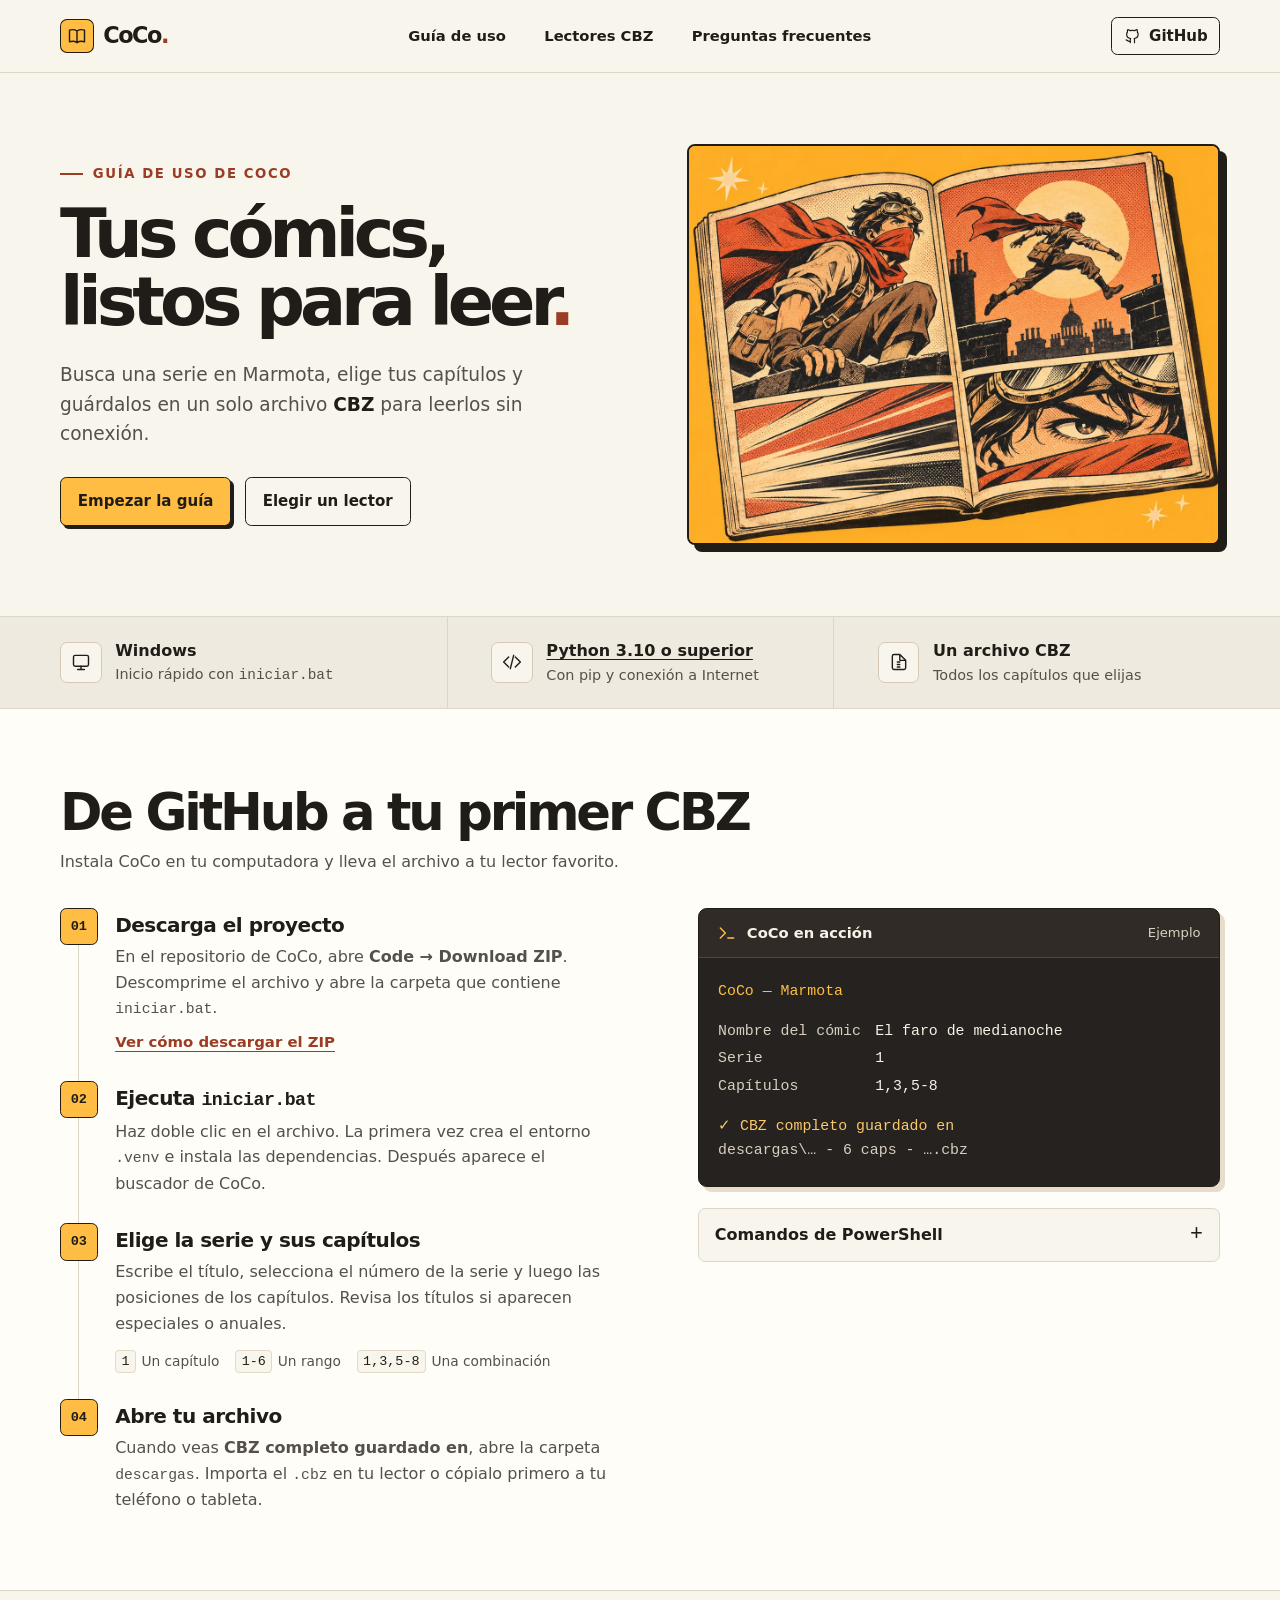
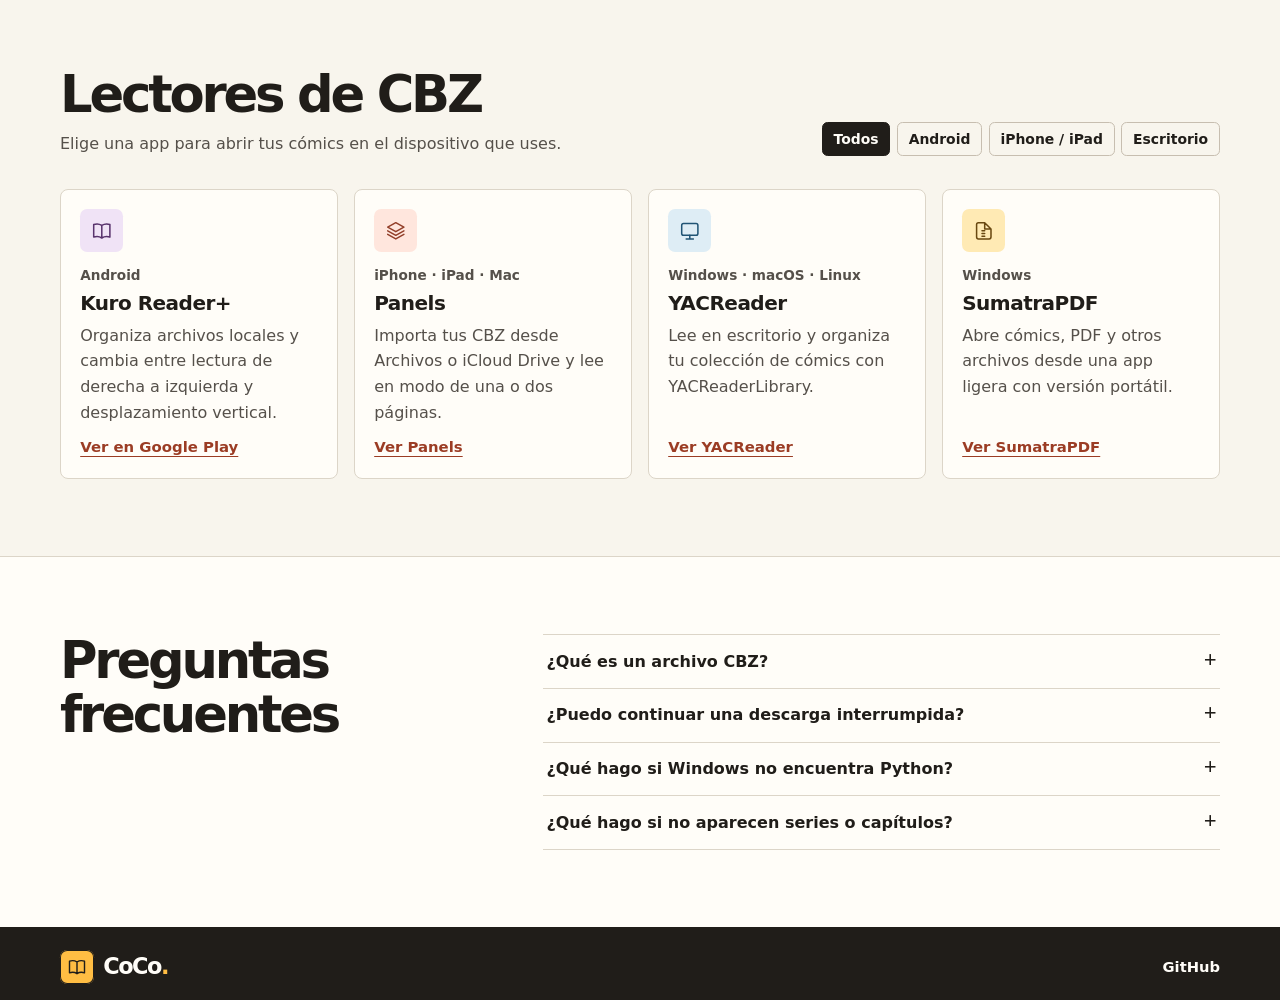
==== index.html @ 19087a83 "Initial commit Created from https://vercel.com/new" ====
<!doctype html>
<html lang="es">
<head>
  <meta charset="utf-8">
  <meta name="viewport" content="width=device-width, initial-scale=1">
  <meta name="description" content="Instala CoCo en Windows, reúne tus capítulos en un CBZ y elige una app para leerlo.">
  <meta name="theme-color" content="#f8f5ed">
  <title>CoCo · Guía de uso</title>
  <link rel="icon" href="assets/icon.svg" type="image/svg+xml">
  <link rel="stylesheet" href="styles.css">
  <script src="guide.js" defer></script>
</head>
<body>
  <svg class="icon-library" aria-hidden="true" xmlns="http://www.w3.org/2000/svg">
    <symbol id="i-book" viewBox="0 0 24 24"><path d="M12 6c-3-2-6-2-9-1v14c3-1 6-1 9 1 3-2 6-2 9-1V5c-3-1-6-1-9 1Zm0 0v14"/></symbol>
    <symbol id="i-git" viewBox="0 0 24 24"><path d="M9 19c-4 1-4-2-6-2m12 4v-3.9c0-1 .1-1.4-.5-2 2.8-.3 5.7-1.3 5.7-6.1A4.7 4.7 0 0 0 19 5.7c.1-.4.5-1.7-.2-3.2 0 0-1.1-.3-3.5 1.3a13 13 0 0 0-6.6 0C6.3 2.2 5.2 2.5 5.2 2.5c-.7 1.5-.3 2.8-.2 3.2A4.7 4.7 0 0 0 3.8 9c0 4.8 2.9 5.8 5.7 6.1-.4.4-.6 1-.5 2V21"/></symbol>
    <symbol id="i-monitor" viewBox="0 0 24 24"><rect x="3" y="4" width="18" height="13" rx="2"/><path d="M12 17v4m-4 0h8"/></symbol>
    <symbol id="i-code" viewBox="0 0 24 24"><path d="m8 6-6 6 6 6m8-12 6 6-6 6m-2-14-4 16"/></symbol>
    <symbol id="i-file" viewBox="0 0 24 24"><path d="M13 3H6a2 2 0 0 0-2 2v14a2 2 0 0 0 2 2h12a2 2 0 0 0 2-2V10Zm0 0v7h7m-10 2h3m-3 3h3m-3 3h3"/></symbol>
    <symbol id="i-terminal" viewBox="0 0 24 24"><path d="m4 6 6 6-6 6m9 0h7"/></symbol>
    <symbol id="i-copy" viewBox="0 0 24 24"><rect x="8" y="8" width="12" height="12" rx="2"/><path d="M16 8V6a2 2 0 0 0-2-2H6a2 2 0 0 0-2 2v8a2 2 0 0 0 2 2h2"/></symbol>
    <symbol id="i-layers" viewBox="0 0 24 24"><path d="m12 3 9 5-9 5-9-5Zm-9 9 9 5 9-5m-18 4 9 5 9-5"/></symbol>
    <symbol id="i-menu" viewBox="0 0 24 24"><path d="M4 6h16M4 12h16M4 18h16"/></symbol>
  </svg>

  <a class="skip-link" href="#contenido">Saltar al contenido</a>
  <header class="site-header">
    <div class="wrap header-inner">
      <a class="brand" href="#inicio" aria-label="CoCo, inicio">
        <span class="brand-mark"><svg class="icon" aria-hidden="true"><use href="#i-book"/></svg></span>
        CoCo<span class="brand-period">.</span>
      </a>
      <button class="menu-button" type="button" aria-expanded="false" aria-controls="navegacion" hidden>
        <svg class="icon" aria-hidden="true"><use href="#i-menu"/></svg> Menú
      </button>
      <nav id="navegacion" class="site-nav" aria-label="Navegación principal">
        <a href="#guia">Guía de uso</a>
        <a href="#lectores">Lectores CBZ</a>
        <a href="#preguntas">Preguntas frecuentes</a>
      </nav>
      <a class="button button-small button-outline header-repo" href="https://github.com/DiegoVZ15/coco-comic-collector" data-repo>
        <svg class="icon" aria-hidden="true"><use href="#i-git"/></svg> GitHub
      </a>
    </div>
  </header>

  <main id="contenido">
    <section id="inicio" class="hero">
      <div class="wrap hero-inner">
        <div class="hero-content">
          <p class="eyebrow">Guía de uso de CoCo</p>
          <h1>Tus cómics,<br>listos para leer<span>.</span></h1>
          <p class="hero-description">Busca una serie en Marmota, elige tus capítulos y guárdalos en un solo archivo <strong>CBZ</strong> para leerlos sin conexión.</p>
          <div class="hero-actions">
            <a class="button button-primary" href="#guia">Empezar la guía</a>
            <a class="button button-outline" href="#lectores">Elegir un lector</a>
          </div>
        </div>
        <figure class="hero-art">
          <img src="assets/comic.webp" alt="Cómic abierto con una aventura en los tejados, impreso en tinta negra y roja sobre fondo ámbar." width="1200" height="900" fetchpriority="high">
        </figure>
      </div>
    </section>

    <div class="requirements">
      <ul class="wrap specs" aria-label="Requisitos y formato de descarga">
        <li>
          <span class="spec-icon"><svg class="icon" aria-hidden="true"><use href="#i-monitor"/></svg></span>
          <div><strong>Windows</strong><span>Inicio rápido con <code>iniciar.bat</code></span></div>
        </li>
        <li>
          <span class="spec-icon"><svg class="icon" aria-hidden="true"><use href="#i-code"/></svg></span>
          <div><strong><a href="https://www.python.org/downloads/windows/">Python 3.10 o superior</a></strong><span>Con pip y conexión a Internet</span></div>
        </li>
        <li>
          <span class="spec-icon"><svg class="icon" aria-hidden="true"><use href="#i-file"/></svg></span>
          <div><strong>Un archivo CBZ</strong><span>Todos los capítulos que elijas</span></div>
        </li>
      </ul>
    </div>

    <section id="guia" class="section guide">
      <div class="wrap">
        <header class="section-heading">
          <h2>De GitHub a tu primer CBZ</h2>
          <p>Instala CoCo en tu computadora y lleva el archivo a tu lector favorito.</p>
        </header>
        <div class="guide-layout">
          <ol class="steps">
            <li id="descargar">
              <h3>Descarga el proyecto</h3>
              <p>En el repositorio de CoCo, abre <strong>Code → Download ZIP</strong>. Descomprime el archivo y abre la carpeta que contiene <code>iniciar.bat</code>.</p>
              <a class="text-link" href="https://docs.github.com/es/repositories/working-with-files/using-files/downloading-source-code-archives" data-repo data-repo-label="Abrir CoCo en GitHub">Ver cómo descargar el ZIP</a>
            </li>
            <li>
              <h3>Ejecuta <code>iniciar.bat</code></h3>
              <p>Haz doble clic en el archivo. La primera vez crea el entorno <code>.venv</code> e instala las dependencias. Después aparece el buscador de CoCo.</p>
            </li>
            <li>
              <h3>Elige la serie y sus capítulos</h3>
              <p>Escribe el título, selecciona el número de la serie y luego las posiciones de los capítulos. Revisa los títulos si aparecen especiales o anuales.</p>
              <dl class="selections">
                <div><dt><code>1</code></dt><dd>Un capítulo</dd></div>
                <div><dt><code>1-6</code></dt><dd>Un rango</dd></div>
                <div><dt><code>1,3,5-8</code></dt><dd>Una combinación</dd></div>
              </dl>
            </li>
            <li>
              <h3>Abre tu archivo</h3>
              <p>Cuando veas <strong>CBZ completo guardado en</strong>, abre la carpeta <code>descargas</code>. Importa el <code>.cbz</code> en tu lector o cópialo primero a tu teléfono o tableta.</p>
            </li>
          </ol>
          <div class="guide-aside">
            <div class="terminal">
              <div class="terminal-bar">
                <svg class="icon" aria-hidden="true"><use href="#i-terminal"/></svg>
                <span>CoCo en acción</span>
                <span class="terminal-label">Ejemplo</span>
              </div>
              <div class="terminal-body">
                <p class="terminal-title">CoCo — Marmota</p>
                <dl class="terminal-example">
                  <dt>Nombre del cómic</dt><dd>El faro de medianoche</dd>
                  <dt>Serie</dt><dd>1</dd>
                  <dt>Capítulos</dt><dd>1,3,5-8</dd>
                </dl>
                <p class="terminal-done">✓ CBZ completo guardado en</p>
                <p class="terminal-path">descargas\… - 6 caps - ….cbz</p>
              </div>
            </div>
            <details class="commands">
              <summary>Comandos de PowerShell</summary>
              <div class="commands-body">
                <p>Abre PowerShell en la carpeta del proyecto.</p>
                <div class="command-heading">
                  <strong>Iniciar CoCo</strong>
                  <button class="copy-button" type="button" data-copy="cmd-start" hidden><svg class="icon" aria-hidden="true"><use href="#i-copy"/></svg> <span>Copiar</span></button>
                </div>
                <pre><code id="cmd-start">.\iniciar.bat</code></pre>
                <div class="command-heading">
                  <strong>Cambiar dónde se guarda</strong>
                  <button class="copy-button" type="button" data-copy="cmd-destination" hidden><svg class="icon" aria-hidden="true"><use href="#i-copy"/></svg> <span>Copiar</span></button>
                </div>
                <pre><code id="cmd-destination">.\iniciar.bat --destino "D:\Comics"</code></pre>
                <p>Sustituye <code>D:\Comics</code> por tu propia carpeta.</p>
                <p class="screen-reader" id="estado-copia" role="status"></p>
              </div>
            </details>
          </div>
        </div>
      </div>
    </section>

    <section id="lectores" class="section readers">
      <div class="wrap">
        <header class="section-heading reader-heading">
          <div>
            <h2>Lectores de CBZ</h2>
            <p>Elige una app para abrir tus cómics en el dispositivo que uses.</p>
          </div>
          <div class="filters" role="group" aria-label="Filtrar por dispositivo" hidden>
            <button type="button" data-filter="all" aria-pressed="true">Todos</button>
            <button type="button" data-filter="android" aria-pressed="false">Android</button>
            <button type="button" data-filter="ios" aria-pressed="false">iPhone / iPad</button>
            <button type="button" data-filter="desktop" aria-pressed="false">Escritorio</button>
          </div>
        </header>
        <p id="resultados" class="screen-reader" role="status"></p>
        <div class="reader-grid">
          <article class="reader-card" data-platform="android">
            <span class="app-icon kuro"><svg class="icon" aria-hidden="true"><use href="#i-book"/></svg></span>
            <p class="platform">Android</p>
            <h3>Kuro Reader+</h3>
            <p>Organiza archivos locales y cambia entre lectura de derecha a izquierda y desplazamiento vertical.</p>
            <a class="text-link" href="https://play.google.com/store/apps/details?id=br.com.kurotoshiro.kuro_reader">Ver en Google Play<span class="screen-reader"> Kuro Reader+</span></a>
          </article>
          <article class="reader-card" data-platform="ios desktop">
            <span class="app-icon panels"><svg class="icon" aria-hidden="true"><use href="#i-layers"/></svg></span>
            <p class="platform">iPhone · iPad · Mac</p>
            <h3>Panels</h3>
            <p>Importa tus CBZ desde Archivos o iCloud Drive y lee en modo de una o dos páginas.</p>
            <a class="text-link" href="https://www.panels.app/cbr-reader-ipad">Ver Panels</a>
          </article>
          <article class="reader-card" data-platform="desktop">
            <span class="app-icon yac"><svg class="icon" aria-hidden="true"><use href="#i-monitor"/></svg></span>
            <p class="platform">Windows · macOS · Linux</p>
            <h3>YACReader</h3>
            <p>Lee en escritorio y organiza tu colección de cómics con YACReaderLibrary.</p>
            <a class="text-link" href="https://www.yacreader.com/downloads">Ver YACReader</a>
          </article>
          <article class="reader-card" data-platform="desktop">
            <span class="app-icon sumatra"><svg class="icon" aria-hidden="true"><use href="#i-file"/></svg></span>
            <p class="platform">Windows</p>
            <h3>SumatraPDF</h3>
            <p>Abre cómics, PDF y otros archivos desde una app ligera con versión portátil.</p>
            <a class="text-link" href="https://www.sumatrapdfreader.org/download-free-pdf-viewer">Ver SumatraPDF</a>
          </article>
        </div>
      </div>
    </section>

    <section id="preguntas" class="section faq">
      <div class="wrap faq-layout">
        <header class="section-heading">
          <h2>Preguntas frecuentes</h2>
        </header>
        <div class="faq-list">
          <details>
            <summary>¿Qué es un archivo CBZ?</summary>
            <p>Es un archivo ZIP con las imágenes del cómic. Ábrelo directamente con un lector compatible para ver las páginas en orden.</p>
          </details>
          <details>
            <summary>¿Puedo continuar una descarga interrumpida?</summary>
            <p>Sí. Abre CoCo de nuevo, busca la misma serie y elige los mismos capítulos en la misma carpeta de destino. CoCo reutiliza las imágenes verificadas que guardó en <code>.progreso</code>.</p>
          </details>
          <details>
            <summary>¿Qué hago si Windows no encuentra Python?</summary>
            <p>Instala Python con pip y verifica que el comando <code>python --version</code> funcione en una ventana nueva de PowerShell. Después vuelve a abrir <code>iniciar.bat</code>.</p>
          </details>
          <details>
            <summary>¿Qué hago si no aparecen series o capítulos?</summary>
            <p>Comprueba tu conexión y busca con una parte del título. Si el problema afecta a varias series, consulta el repositorio por posibles cambios en el catálogo o en el lector de Marmota.</p>
          </details>
        </div>
      </div>
    </section>
  </main>

  <footer class="site-footer">
    <div class="wrap footer-inner">
      <a class="brand" href="#inicio" aria-label="CoCo, volver al inicio">
        <span class="brand-mark"><svg class="icon" aria-hidden="true"><use href="#i-book"/></svg></span>
        CoCo<span class="brand-period">.</span>
      </a>
      <a class="footer-link" href="#descargar" data-repo>GitHub</a>
    </div>
  </footer>
</body>
</html>
---- styles.css ----
:root {
  color-scheme: light;
  --paper: #f8f5ed;
  --white: #fffdf8;
  --ink: #201d19;
  --muted: #55504a;
  --line: #dcd5c8;
  --amber: #ffbd43;
  --rust: #9b3c24;
  --terminal: #25221f;
  --wrap: 72.5rem;
  --sans: system-ui, "Segoe UI", sans-serif;
  --mono: "Cascadia Code", Consolas, monospace;
}

*, *::before, *::after { box-sizing: border-box; }
[hidden] { display: none !important; }
html { scroll-behavior: smooth; }
body { margin: 0; background: var(--paper); color: var(--ink); font: 1rem/1.6 var(--sans); }
h1, h2, h3, p, figure, dl, dd, pre { margin: 0; }
img { display: block; max-width: 100%; }
a { color: inherit; }
button { color: inherit; font: inherit; }
button, summary { cursor: pointer; }
code, kbd { font-family: var(--mono); }
p code, li p code { font-size: .92em; }
section[id], li[id], main[id] { scroll-margin-top: 5.75rem; }
:focus-visible { outline: 3px solid var(--rust); outline-offset: 4px; }

.wrap { width: min(var(--wrap), calc(100% - 4.5rem)); margin-inline: auto; }
.icon-library { position: absolute; width: 0; height: 0; overflow: hidden; }
.icon { width: 1.25rem; height: 1.25rem; fill: none; stroke: currentColor; stroke-width: 1.7; stroke-linecap: round; stroke-linejoin: round; flex: none; }
.screen-reader, .skip-link:not(:focus) { position: absolute; width: 1px; height: 1px; padding: 0; overflow: hidden; clip-path: inset(50%); white-space: nowrap; }
.skip-link { position: fixed; top: .75rem; left: .75rem; z-index: 5; padding: .5rem 1rem; background: var(--white); }

.site-header { position: sticky; top: 0; z-index: 4; background: var(--paper); border-bottom: 1px solid var(--line); }
.header-inner, .footer-inner { display: flex; align-items: center; justify-content: space-between; gap: 1.5rem; min-height: 4.5rem; }
.brand { display: inline-flex; align-items: center; flex: none; font-size: 1.4rem; font-weight: 850; letter-spacing: -.065em; text-decoration: none; }
.brand-mark { display: grid; place-items: center; width: 2.15rem; height: 2.15rem; margin-right: .55rem; border-radius: .45rem; color: var(--ink); background: var(--amber); box-shadow: inset 0 0 0 1px var(--ink); }
.brand-period { color: var(--rust); }
.site-nav { display: flex; align-items: center; gap: clamp(1rem, 3vw, 2.4rem); }
.site-nav a, .footer-link { font-size: .92rem; font-weight: 650; text-decoration: none; }
.site-nav a:hover, .footer-link:hover { text-decoration: underline; text-underline-offset: .27rem; }
.menu-button { display: inline-flex; align-items: center; gap: .4rem; padding: .4rem .65rem; border: 1px solid var(--ink); border-radius: .35rem; background: transparent; font-size: .9rem; font-weight: 700; }

.button { display: inline-flex; align-items: center; justify-content: center; gap: .55rem; min-height: 3.05rem; padding: .65rem 1.05rem; border: 1.5px solid var(--ink); border-radius: .4rem; font-size: .94rem; font-weight: 750; text-decoration: none; transition: background .15s, box-shadow .15s; }
.button-primary { background: var(--amber); box-shadow: 3px 3px 0 var(--ink); }
.button-primary:hover { background: #ffd075; box-shadow: 1px 1px 0 var(--ink); }
.button-outline { background: transparent; }
.button-outline:hover, .menu-button:hover { background: #eee8db; }
.button-small { min-height: 2.4rem; padding: .4rem .7rem; }
.button-small .icon { width: 1.05rem; height: 1.05rem; }

.hero-inner { display: grid; grid-template-columns: 1.08fr 1fr; align-items: center; gap: clamp(2rem, 4vw, 4.25rem); padding-block: clamp(3rem, 5.55vw, 5rem); }
.eyebrow { display: flex; align-items: center; gap: .6rem; margin-bottom: 1rem; color: var(--rust); font-size: .83rem; font-weight: 800; text-transform: uppercase; letter-spacing: .12em; }
.eyebrow::before { content: ""; width: 1.45rem; height: 2px; background: currentColor; }
.hero h1 { font-size: clamp(3rem, 5.35vw, 5.05rem); font-weight: 880; line-height: .99; letter-spacing: -.075em; }
.hero h1 span { color: var(--rust); }
.hero-description { max-width: 29rem; margin-top: 1.5rem; color: var(--muted); font-size: clamp(1.02rem, 1.45vw, 1.17rem); }
.hero-description strong { color: var(--ink); }
.hero-actions { display: flex; flex-wrap: wrap; gap: .85rem; margin-top: 1.75rem; }
.hero-art { overflow: hidden; border: 2px solid var(--ink); border-radius: .5rem; background: var(--amber); box-shadow: 7px 7px 0 var(--ink); }
.hero-art img { width: 100%; height: auto; aspect-ratio: 4 / 3; object-fit: cover; }

.requirements { background: #efeadf; border-block: 1px solid var(--line); }
.specs { display: grid; grid-template-columns: repeat(3, 1fr); padding: 0; margin-block: 0; list-style: none; }
.specs li { display: flex; align-items: center; gap: .85rem; min-width: 0; padding-block: 1.3rem; }
.specs li + li { padding-inline-start: clamp(.9rem, 3.4vw, 2.75rem); border-inline-start: 1px solid var(--line); }
.spec-icon { display: grid; place-items: center; flex: none; width: 2.6rem; height: 2.6rem; border: 1px solid #d6c9b8; border-radius: .45rem; background: var(--paper); }
.specs strong, .specs li div > span { display: block; }
.specs strong a { text-decoration-thickness: 1px; text-underline-offset: .2rem; }
.specs li div > span { color: var(--muted); font-size: .9rem; }

.section { padding-block: clamp(3.25rem, 6vw, 5.25rem); }
.section-heading { margin-bottom: 2.05rem; }
.section-heading h2 { font-size: clamp(2rem, 4vw, 3.35rem); line-height: 1.05; font-weight: 850; letter-spacing: -.062em; }
.section-heading p { margin-top: .6rem; color: var(--muted); }
.guide { background: var(--white); }
.guide-layout { display: grid; grid-template-columns: 1.05fr 1fr; align-items: start; gap: clamp(2rem, 7vw, 6.25rem); }
.steps { margin: 0; padding: 0; list-style: none; counter-reset: step; }
.steps > li { position: relative; padding: 0 0 1.65rem 3.45rem; counter-increment: step; }
.steps > li::before { content: counter(step, decimal-leading-zero); position: absolute; inset: 0 auto auto 0; z-index: 1; display: grid; place-items: center; width: 2.35rem; height: 2.35rem; border: 1px solid var(--ink); border-radius: .4rem; background: var(--amber); font: 700 .85rem/1 var(--mono); }
.steps > li:not(:last-child)::after { content: ""; position: absolute; inset: .9rem auto 0 1.13rem; border-left: 1px solid var(--line); }
.steps > li:last-child { padding-bottom: 0; }
.steps h3, .reader-card h3 { font-size: 1.25rem; line-height: 1.3; letter-spacing: -.025em; }
.steps h3 { padding-top: .25rem; }
.steps h3 code { font-size: .91em; }
.steps p { margin: .4rem 0 0; color: var(--muted); }
.text-link { display: inline-block; margin-top: .55rem; color: var(--rust); font-size: .93rem; font-weight: 750; text-underline-offset: .23rem; }
.text-link:hover { color: var(--ink); }
.selections { display: flex; flex-wrap: wrap; gap: .55rem 1rem; margin-top: .8rem; }
.selections > div { display: flex; align-items: center; gap: .35rem; font-size: .86rem; }
.selections code { padding: .18rem .33rem; border: 1px solid #e3d9c9; border-radius: .25rem; background: var(--paper); font-size: .84rem; }
.selections dd { color: var(--muted); }

.terminal { overflow: hidden; border: 1px solid var(--ink); border-radius: .55rem; background: var(--terminal); color: #f8f3e7; box-shadow: 5px 5px 0 #e8dcca; }
.terminal-bar { display: flex; align-items: center; gap: .6rem; min-height: 3.1rem; padding: .55rem 1.15rem; border-bottom: 1px solid #504940; background: #302b26; font-size: .92rem; font-weight: 700; }
.terminal-bar .icon { color: var(--amber); }
.terminal-label { margin-left: auto; color: #dbd0c1; font-size: .82rem; font-weight: 500; }
.terminal-body { padding: 1.35rem 1.2rem 1.45rem; font: .93rem/1.6 var(--mono); }
.terminal-title { color: var(--amber); }
.terminal-example { display: grid; grid-template-columns: auto 1fr; gap: .25rem .9rem; margin-block: 1rem; }
.terminal-example dt { color: #d9cfc0; }
.terminal-example dd { min-width: 0; overflow-wrap: anywhere; }
.terminal-done { color: #fbc86b; }
.terminal-path { color: #d9cfc0; overflow-wrap: anywhere; }
.commands { margin-top: 1.3rem; border: 1px solid var(--line); border-radius: .45rem; background: var(--paper); }
summary { display: flex; justify-content: space-between; align-items: center; gap: 1rem; padding: .85rem 1rem; list-style: none; font-weight: 720; }
summary::-webkit-details-marker { display: none; }
summary::after { content: "+"; flex: none; font: 500 1.35rem/1 var(--mono); }
details[open] summary::after { content: "−"; }
summary:hover { color: var(--rust); }
.commands-body { padding: 0 1rem 1rem; }
.commands-body p { color: var(--muted); font-size: .95rem; }
.command-heading { display: flex; justify-content: space-between; align-items: center; flex-wrap: wrap; gap: .35rem; margin-block: .9rem .25rem; }
.copy-button { display: inline-flex; align-items: center; gap: .33rem; padding: .25rem .4rem; border: 1px solid var(--line); border-radius: .25rem; background: var(--white); font-size: .85rem; }
.copy-button:hover { border-color: var(--ink); }
.copy-button .icon { width: .95rem; height: .95rem; }
.commands pre { margin-bottom: .5rem; padding: .55rem .65rem; white-space: pre-wrap; overflow-wrap: anywhere; border-radius: .25rem; background: var(--terminal); color: #f9f1dc; font-size: .87rem; }

.readers { border-block: 1px solid var(--line); }
.reader-heading { display: flex; justify-content: space-between; align-items: end; flex-wrap: wrap; gap: 1rem; }
.filters { display: flex; gap: .4rem; flex-wrap: wrap; }
.filters button { padding: .33rem .68rem; border: 1px solid #c7beb0; border-radius: .35rem; background: transparent; font-size: .87rem; font-weight: 650; }
.filters button:hover { background: #ede6d6; }
.filters button[aria-pressed="true"] { background: var(--ink); border-color: var(--ink); color: var(--white); }
.reader-grid { display: grid; grid-template-columns: repeat(4, 1fr); gap: 1rem; }
.reader-card { display: flex; flex-direction: column; align-items: start; padding: 1.2rem; border: 1px solid var(--line); border-radius: .5rem; background: var(--white); }
.app-icon { display: grid; place-items: center; width: 2.65rem; height: 2.65rem; margin-bottom: .8rem; border-radius: .45rem; }
.app-icon .icon { width: 1.35rem; height: 1.35rem; }
.kuro { color: #59346d; background: #f0e3f6; }
.panels { color: #93402a; background: #ffe6dd; }
.yac { color: #205474; background: #deedf5; }
.sumatra { color: #694811; background: #ffeab4; }
.reader-card .platform { margin: 0 0 .2rem; font-size: .85rem; font-weight: 650; }
.reader-card p { margin-top: .45rem; color: var(--muted); }
.reader-card .text-link { margin-top: auto; padding-top: .65rem; }

.faq { background: var(--white); }
.faq-layout { display: grid; grid-template-columns: .8fr 1.2fr; gap: 2rem; }
.faq-layout .section-heading { margin: 0; }
.faq-list { border-top: 1px solid var(--line); }
.faq-list details { border-bottom: 1px solid var(--line); }
.faq-list summary { padding-inline: .2rem; }
.faq-list p { padding: 0 1.5rem 1rem .2rem; color: var(--muted); overflow-wrap: anywhere; }
.site-footer { background: var(--ink); color: var(--white); }
.footer-inner { min-height: 5rem; }
.site-footer .brand-period { color: var(--amber); }
.site-footer :focus-visible { outline-color: var(--amber); }

@media (max-width: 66rem) {
  .hero h1 { font-size: clamp(2.8rem, 5.6vw, 4.25rem); }
  .reader-grid { grid-template-columns: repeat(2, 1fr); }
}

@media (max-width: 48rem) {
  .wrap { width: calc(100% - 2.25rem); }
  .header-inner { display: grid; grid-template-columns: auto 1fr auto; gap: .55rem; min-height: 3.8rem; padding-block: .55rem; }
  .menu-button { grid-column: 2; grid-row: 1; justify-self: end; }
  .header-repo { grid-column: 3; grid-row: 1; }
  .site-nav { grid-column: 1 / -1; flex-wrap: wrap; gap: .45rem 1rem; padding: .45rem 0 .2rem; }
  .hero-inner, .guide-layout, .faq-layout { grid-template-columns: 1fr; }
  .hero-inner { padding-block: 2.7rem 3rem; }
  .hero h1 { font-size: clamp(3rem, 9.7vw, 4.5rem); }
  .hero-art { width: min(100% - 5px, 35rem); box-shadow: 5px 5px 0 var(--ink); }
  .specs { grid-template-columns: 1fr; }
  .specs li { padding-block: .8rem; }
  .specs li + li { padding-inline-start: 0; border-inline-start: 0; border-top: 1px solid var(--line); }
  .faq-layout { gap: 1.2rem; }
}

@media (max-width: 30rem) {
  .reader-grid { grid-template-columns: 1fr; }
  .terminal-example { gap: .25rem .65rem; }
}

@media (prefers-reduced-motion: reduce) {
  html { scroll-behavior: auto; }
  .button { transition: none; }
}
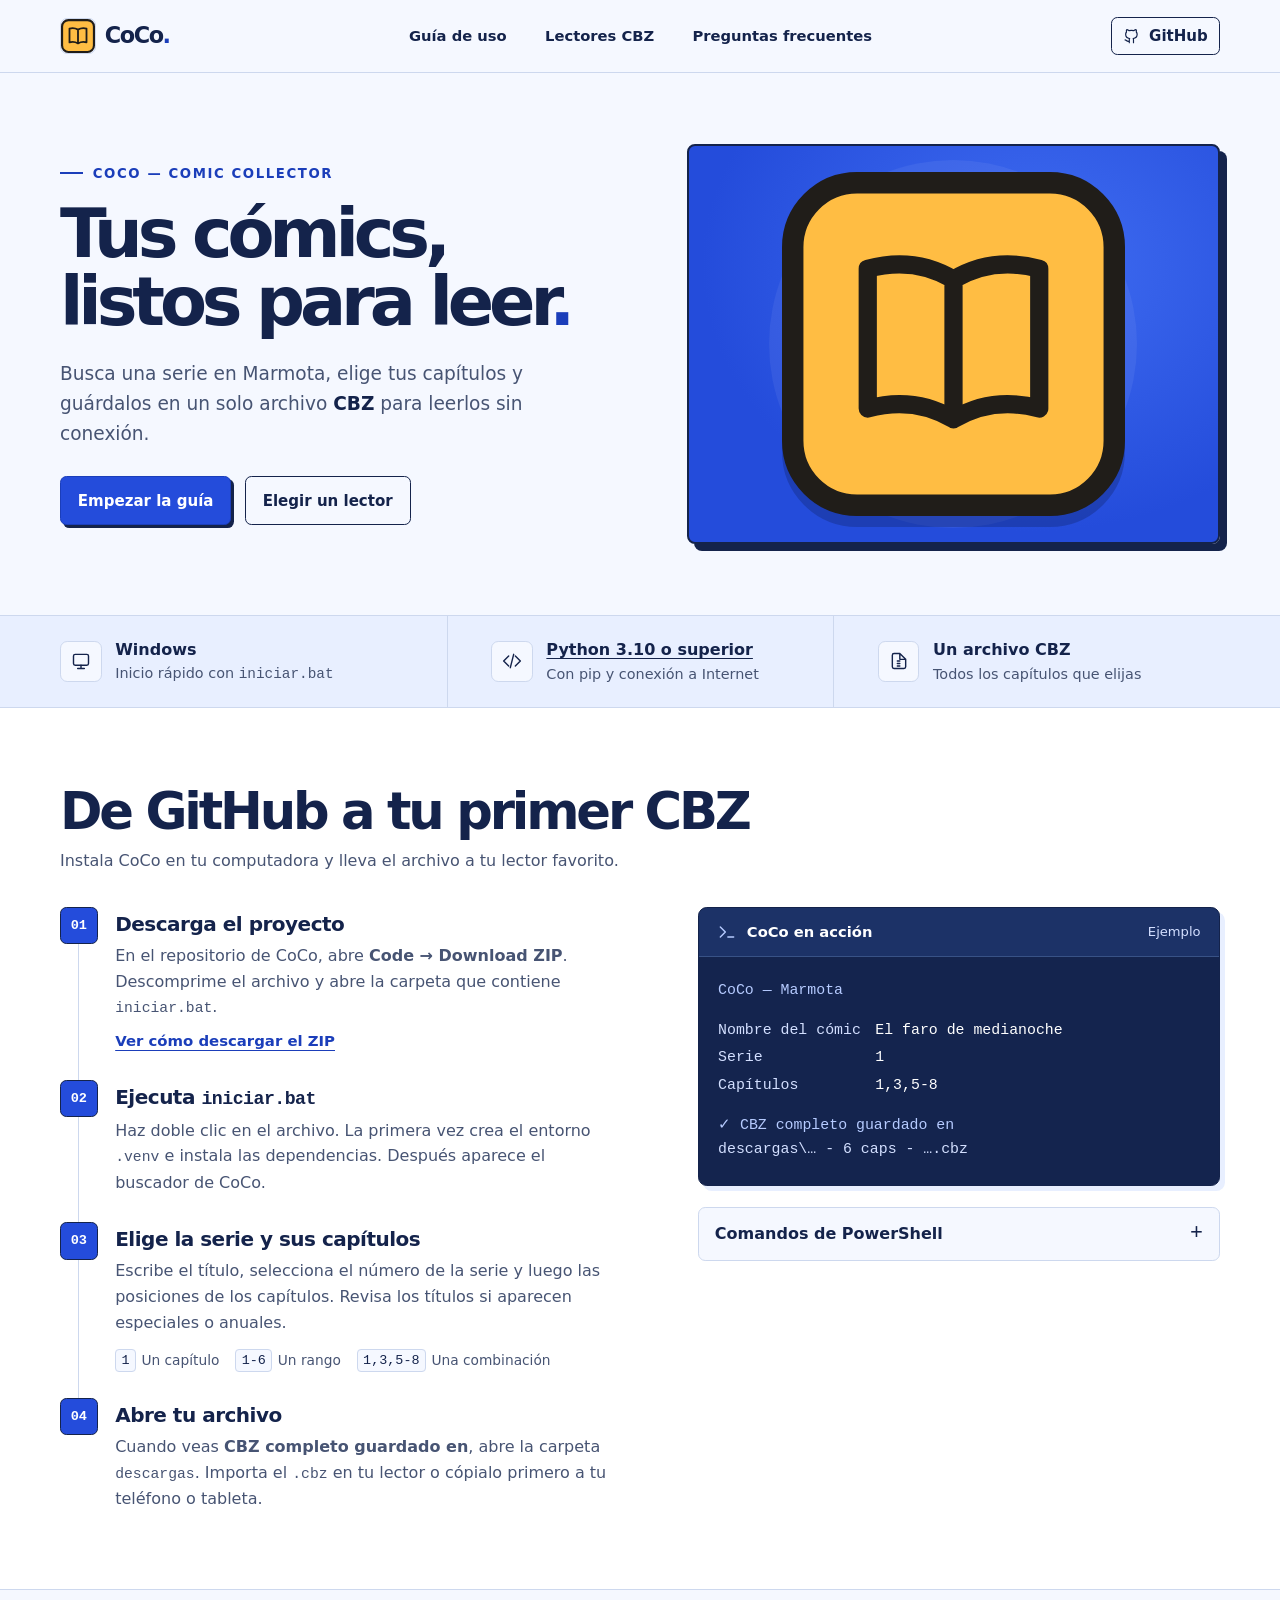
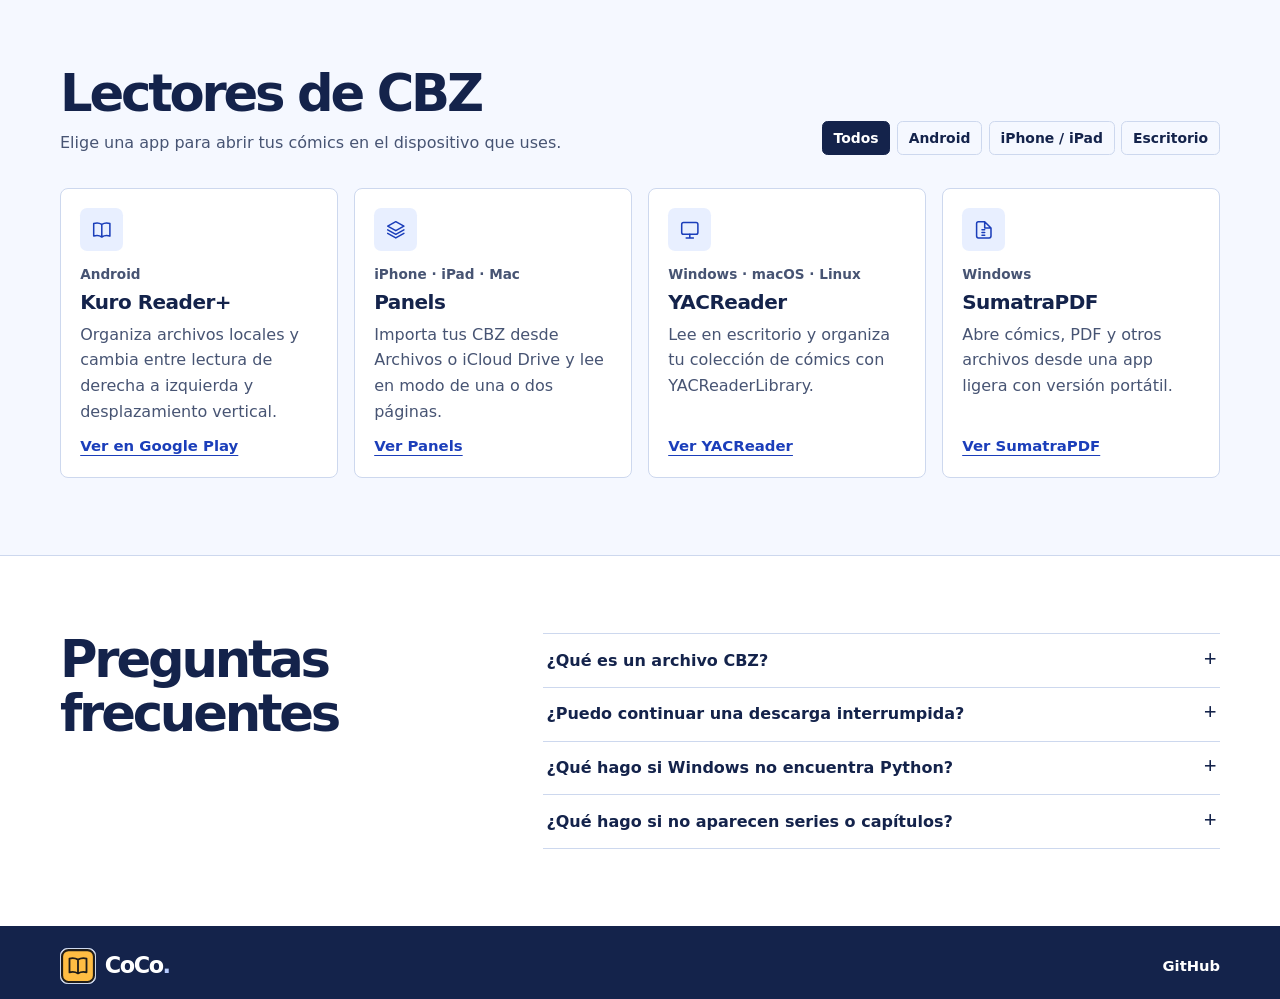
==== commit 2d862358: "modified webpage style" ====
--- a/index.html
+++ b/index.html
@@ -1,239 +1,239 @@
-<!doctype html>
-<html lang="es">
-<head>
-  <meta charset="utf-8">
-  <meta name="viewport" content="width=device-width, initial-scale=1">
-  <meta name="description" content="Instala CoCo en Windows, reúne tus capítulos en un CBZ y elige una app para leerlo.">
-  <meta name="theme-color" content="#f8f5ed">
-  <title>CoCo · Guía de uso</title>
-  <link rel="icon" href="assets/icon.svg" type="image/svg+xml">
-  <link rel="stylesheet" href="styles.css">
-  <script src="guide.js" defer></script>
-</head>
-<body>
-  <svg class="icon-library" aria-hidden="true" xmlns="http://www.w3.org/2000/svg">
-    <symbol id="i-book" viewBox="0 0 24 24"><path d="M12 6c-3-2-6-2-9-1v14c3-1 6-1 9 1 3-2 6-2 9-1V5c-3-1-6-1-9 1Zm0 0v14"/></symbol>
-    <symbol id="i-git" viewBox="0 0 24 24"><path d="M9 19c-4 1-4-2-6-2m12 4v-3.9c0-1 .1-1.4-.5-2 2.8-.3 5.7-1.3 5.7-6.1A4.7 4.7 0 0 0 19 5.7c.1-.4.5-1.7-.2-3.2 0 0-1.1-.3-3.5 1.3a13 13 0 0 0-6.6 0C6.3 2.2 5.2 2.5 5.2 2.5c-.7 1.5-.3 2.8-.2 3.2A4.7 4.7 0 0 0 3.8 9c0 4.8 2.9 5.8 5.7 6.1-.4.4-.6 1-.5 2V21"/></symbol>
-    <symbol id="i-monitor" viewBox="0 0 24 24"><rect x="3" y="4" width="18" height="13" rx="2"/><path d="M12 17v4m-4 0h8"/></symbol>
-    <symbol id="i-code" viewBox="0 0 24 24"><path d="m8 6-6 6 6 6m8-12 6 6-6 6m-2-14-4 16"/></symbol>
-    <symbol id="i-file" viewBox="0 0 24 24"><path d="M13 3H6a2 2 0 0 0-2 2v14a2 2 0 0 0 2 2h12a2 2 0 0 0 2-2V10Zm0 0v7h7m-10 2h3m-3 3h3m-3 3h3"/></symbol>
-    <symbol id="i-terminal" viewBox="0 0 24 24"><path d="m4 6 6 6-6 6m9 0h7"/></symbol>
-    <symbol id="i-copy" viewBox="0 0 24 24"><rect x="8" y="8" width="12" height="12" rx="2"/><path d="M16 8V6a2 2 0 0 0-2-2H6a2 2 0 0 0-2 2v8a2 2 0 0 0 2 2h2"/></symbol>
-    <symbol id="i-layers" viewBox="0 0 24 24"><path d="m12 3 9 5-9 5-9-5Zm-9 9 9 5 9-5m-18 4 9 5 9-5"/></symbol>
-    <symbol id="i-menu" viewBox="0 0 24 24"><path d="M4 6h16M4 12h16M4 18h16"/></symbol>
-  </svg>
-
-  <a class="skip-link" href="#contenido">Saltar al contenido</a>
-  <header class="site-header">
-    <div class="wrap header-inner">
-      <a class="brand" href="#inicio" aria-label="CoCo, inicio">
-        <span class="brand-mark"><svg class="icon" aria-hidden="true"><use href="#i-book"/></svg></span>
-        CoCo<span class="brand-period">.</span>
-      </a>
-      <button class="menu-button" type="button" aria-expanded="false" aria-controls="navegacion" hidden>
-        <svg class="icon" aria-hidden="true"><use href="#i-menu"/></svg> Menú
-      </button>
-      <nav id="navegacion" class="site-nav" aria-label="Navegación principal">
-        <a href="#guia">Guía de uso</a>
-        <a href="#lectores">Lectores CBZ</a>
-        <a href="#preguntas">Preguntas frecuentes</a>
-      </nav>
-      <a class="button button-small button-outline header-repo" href="https://github.com/DiegoVZ15/coco-comic-collector" data-repo>
-        <svg class="icon" aria-hidden="true"><use href="#i-git"/></svg> GitHub
-      </a>
-    </div>
-  </header>
-
-  <main id="contenido">
-    <section id="inicio" class="hero">
-      <div class="wrap hero-inner">
-        <div class="hero-content">
-          <p class="eyebrow">Guía de uso de CoCo</p>
-          <h1>Tus cómics,<br>listos para leer<span>.</span></h1>
-          <p class="hero-description">Busca una serie en Marmota, elige tus capítulos y guárdalos en un solo archivo <strong>CBZ</strong> para leerlos sin conexión.</p>
-          <div class="hero-actions">
-            <a class="button button-primary" href="#guia">Empezar la guía</a>
-            <a class="button button-outline" href="#lectores">Elegir un lector</a>
-          </div>
-        </div>
-        <figure class="hero-art">
-          <img src="assets/comic.webp" alt="Cómic abierto con una aventura en los tejados, impreso en tinta negra y roja sobre fondo ámbar." width="1200" height="900" fetchpriority="high">
-        </figure>
-      </div>
-    </section>
-
-    <div class="requirements">
-      <ul class="wrap specs" aria-label="Requisitos y formato de descarga">
-        <li>
-          <span class="spec-icon"><svg class="icon" aria-hidden="true"><use href="#i-monitor"/></svg></span>
-          <div><strong>Windows</strong><span>Inicio rápido con <code>iniciar.bat</code></span></div>
-        </li>
-        <li>
-          <span class="spec-icon"><svg class="icon" aria-hidden="true"><use href="#i-code"/></svg></span>
-          <div><strong><a href="https://www.python.org/downloads/windows/">Python 3.10 o superior</a></strong><span>Con pip y conexión a Internet</span></div>
-        </li>
-        <li>
-          <span class="spec-icon"><svg class="icon" aria-hidden="true"><use href="#i-file"/></svg></span>
-          <div><strong>Un archivo CBZ</strong><span>Todos los capítulos que elijas</span></div>
-        </li>
-      </ul>
-    </div>
-
-    <section id="guia" class="section guide">
-      <div class="wrap">
-        <header class="section-heading">
-          <h2>De GitHub a tu primer CBZ</h2>
-          <p>Instala CoCo en tu computadora y lleva el archivo a tu lector favorito.</p>
-        </header>
-        <div class="guide-layout">
-          <ol class="steps">
-            <li id="descargar">
-              <h3>Descarga el proyecto</h3>
-              <p>En el repositorio de CoCo, abre <strong>Code → Download ZIP</strong>. Descomprime el archivo y abre la carpeta que contiene <code>iniciar.bat</code>.</p>
-              <a class="text-link" href="https://docs.github.com/es/repositories/working-with-files/using-files/downloading-source-code-archives" data-repo data-repo-label="Abrir CoCo en GitHub">Ver cómo descargar el ZIP</a>
-            </li>
-            <li>
-              <h3>Ejecuta <code>iniciar.bat</code></h3>
-              <p>Haz doble clic en el archivo. La primera vez crea el entorno <code>.venv</code> e instala las dependencias. Después aparece el buscador de CoCo.</p>
-            </li>
-            <li>
-              <h3>Elige la serie y sus capítulos</h3>
-              <p>Escribe el título, selecciona el número de la serie y luego las posiciones de los capítulos. Revisa los títulos si aparecen especiales o anuales.</p>
-              <dl class="selections">
-                <div><dt><code>1</code></dt><dd>Un capítulo</dd></div>
-                <div><dt><code>1-6</code></dt><dd>Un rango</dd></div>
-                <div><dt><code>1,3,5-8</code></dt><dd>Una combinación</dd></div>
-              </dl>
-            </li>
-            <li>
-              <h3>Abre tu archivo</h3>
-              <p>Cuando veas <strong>CBZ completo guardado en</strong>, abre la carpeta <code>descargas</code>. Importa el <code>.cbz</code> en tu lector o cópialo primero a tu teléfono o tableta.</p>
-            </li>
-          </ol>
-          <div class="guide-aside">
-            <div class="terminal">
-              <div class="terminal-bar">
-                <svg class="icon" aria-hidden="true"><use href="#i-terminal"/></svg>
-                <span>CoCo en acción</span>
-                <span class="terminal-label">Ejemplo</span>
-              </div>
-              <div class="terminal-body">
-                <p class="terminal-title">CoCo — Marmota</p>
-                <dl class="terminal-example">
-                  <dt>Nombre del cómic</dt><dd>El faro de medianoche</dd>
-                  <dt>Serie</dt><dd>1</dd>
-                  <dt>Capítulos</dt><dd>1,3,5-8</dd>
-                </dl>
-                <p class="terminal-done">✓ CBZ completo guardado en</p>
-                <p class="terminal-path">descargas\… - 6 caps - ….cbz</p>
-              </div>
-            </div>
-            <details class="commands">
-              <summary>Comandos de PowerShell</summary>
-              <div class="commands-body">
-                <p>Abre PowerShell en la carpeta del proyecto.</p>
-                <div class="command-heading">
-                  <strong>Iniciar CoCo</strong>
-                  <button class="copy-button" type="button" data-copy="cmd-start" hidden><svg class="icon" aria-hidden="true"><use href="#i-copy"/></svg> <span>Copiar</span></button>
-                </div>
-                <pre><code id="cmd-start">.\iniciar.bat</code></pre>
-                <div class="command-heading">
-                  <strong>Cambiar dónde se guarda</strong>
-                  <button class="copy-button" type="button" data-copy="cmd-destination" hidden><svg class="icon" aria-hidden="true"><use href="#i-copy"/></svg> <span>Copiar</span></button>
-                </div>
-                <pre><code id="cmd-destination">.\iniciar.bat --destino "D:\Comics"</code></pre>
-                <p>Sustituye <code>D:\Comics</code> por tu propia carpeta.</p>
-                <p class="screen-reader" id="estado-copia" role="status"></p>
-              </div>
-            </details>
-          </div>
-        </div>
-      </div>
-    </section>
-
-    <section id="lectores" class="section readers">
-      <div class="wrap">
-        <header class="section-heading reader-heading">
-          <div>
-            <h2>Lectores de CBZ</h2>
-            <p>Elige una app para abrir tus cómics en el dispositivo que uses.</p>
-          </div>
-          <div class="filters" role="group" aria-label="Filtrar por dispositivo" hidden>
-            <button type="button" data-filter="all" aria-pressed="true">Todos</button>
-            <button type="button" data-filter="android" aria-pressed="false">Android</button>
-            <button type="button" data-filter="ios" aria-pressed="false">iPhone / iPad</button>
-            <button type="button" data-filter="desktop" aria-pressed="false">Escritorio</button>
-          </div>
-        </header>
-        <p id="resultados" class="screen-reader" role="status"></p>
-        <div class="reader-grid">
-          <article class="reader-card" data-platform="android">
-            <span class="app-icon kuro"><svg class="icon" aria-hidden="true"><use href="#i-book"/></svg></span>
-            <p class="platform">Android</p>
-            <h3>Kuro Reader+</h3>
-            <p>Organiza archivos locales y cambia entre lectura de derecha a izquierda y desplazamiento vertical.</p>
-            <a class="text-link" href="https://play.google.com/store/apps/details?id=br.com.kurotoshiro.kuro_reader">Ver en Google Play<span class="screen-reader"> Kuro Reader+</span></a>
-          </article>
-          <article class="reader-card" data-platform="ios desktop">
-            <span class="app-icon panels"><svg class="icon" aria-hidden="true"><use href="#i-layers"/></svg></span>
-            <p class="platform">iPhone · iPad · Mac</p>
-            <h3>Panels</h3>
-            <p>Importa tus CBZ desde Archivos o iCloud Drive y lee en modo de una o dos páginas.</p>
-            <a class="text-link" href="https://www.panels.app/cbr-reader-ipad">Ver Panels</a>
-          </article>
-          <article class="reader-card" data-platform="desktop">
-            <span class="app-icon yac"><svg class="icon" aria-hidden="true"><use href="#i-monitor"/></svg></span>
-            <p class="platform">Windows · macOS · Linux</p>
-            <h3>YACReader</h3>
-            <p>Lee en escritorio y organiza tu colección de cómics con YACReaderLibrary.</p>
-            <a class="text-link" href="https://www.yacreader.com/downloads">Ver YACReader</a>
-          </article>
-          <article class="reader-card" data-platform="desktop">
-            <span class="app-icon sumatra"><svg class="icon" aria-hidden="true"><use href="#i-file"/></svg></span>
-            <p class="platform">Windows</p>
-            <h3>SumatraPDF</h3>
-            <p>Abre cómics, PDF y otros archivos desde una app ligera con versión portátil.</p>
-            <a class="text-link" href="https://www.sumatrapdfreader.org/download-free-pdf-viewer">Ver SumatraPDF</a>
-          </article>
-        </div>
-      </div>
-    </section>
-
-    <section id="preguntas" class="section faq">
-      <div class="wrap faq-layout">
-        <header class="section-heading">
-          <h2>Preguntas frecuentes</h2>
-        </header>
-        <div class="faq-list">
-          <details>
-            <summary>¿Qué es un archivo CBZ?</summary>
-            <p>Es un archivo ZIP con las imágenes del cómic. Ábrelo directamente con un lector compatible para ver las páginas en orden.</p>
-          </details>
-          <details>
-            <summary>¿Puedo continuar una descarga interrumpida?</summary>
-            <p>Sí. Abre CoCo de nuevo, busca la misma serie y elige los mismos capítulos en la misma carpeta de destino. CoCo reutiliza las imágenes verificadas que guardó en <code>.progreso</code>.</p>
-          </details>
-          <details>
-            <summary>¿Qué hago si Windows no encuentra Python?</summary>
-            <p>Instala Python con pip y verifica que el comando <code>python --version</code> funcione en una ventana nueva de PowerShell. Después vuelve a abrir <code>iniciar.bat</code>.</p>
-          </details>
-          <details>
-            <summary>¿Qué hago si no aparecen series o capítulos?</summary>
-            <p>Comprueba tu conexión y busca con una parte del título. Si el problema afecta a varias series, consulta el repositorio por posibles cambios en el catálogo o en el lector de Marmota.</p>
-          </details>
-        </div>
-      </div>
-    </section>
-  </main>
-
-  <footer class="site-footer">
-    <div class="wrap footer-inner">
-      <a class="brand" href="#inicio" aria-label="CoCo, volver al inicio">
-        <span class="brand-mark"><svg class="icon" aria-hidden="true"><use href="#i-book"/></svg></span>
-        CoCo<span class="brand-period">.</span>
-      </a>
-      <a class="footer-link" href="#descargar" data-repo>GitHub</a>
-    </div>
-  </footer>
-</body>
-</html>
+<!doctype html>
+<html lang="es">
+<head>
+  <meta charset="utf-8">
+  <meta name="viewport" content="width=device-width, initial-scale=1">
+  <meta name="description" content="Instala CoCo en Windows, reúne tus capítulos en un CBZ y elige una app para leerlo.">
+  <meta name="theme-color" content="#f5f8ff">
+  <title>CoCo — Comic Collector · Guía de uso</title>
+  <link rel="icon" href="assets/icon.svg" type="image/svg+xml">
+  <link rel="stylesheet" href="styles.css">
+  <script src="guide.js" defer></script>
+</head>
+<body>
+  <svg class="icon-library" aria-hidden="true" xmlns="http://www.w3.org/2000/svg">
+    <symbol id="i-book" viewBox="0 0 24 24"><path d="M12 6c-3-2-6-2-9-1v14c3-1 6-1 9 1 3-2 6-2 9-1V5c-3-1-6-1-9 1Zm0 0v14"/></symbol>
+    <symbol id="i-git" viewBox="0 0 24 24"><path d="M9 19c-4 1-4-2-6-2m12 4v-3.9c0-1 .1-1.4-.5-2 2.8-.3 5.7-1.3 5.7-6.1A4.7 4.7 0 0 0 19 5.7c.1-.4.5-1.7-.2-3.2 0 0-1.1-.3-3.5 1.3a13 13 0 0 0-6.6 0C6.3 2.2 5.2 2.5 5.2 2.5c-.7 1.5-.3 2.8-.2 3.2A4.7 4.7 0 0 0 3.8 9c0 4.8 2.9 5.8 5.7 6.1-.4.4-.6 1-.5 2V21"/></symbol>
+    <symbol id="i-monitor" viewBox="0 0 24 24"><rect x="3" y="4" width="18" height="13" rx="2"/><path d="M12 17v4m-4 0h8"/></symbol>
+    <symbol id="i-code" viewBox="0 0 24 24"><path d="m8 6-6 6 6 6m8-12 6 6-6 6m-2-14-4 16"/></symbol>
+    <symbol id="i-file" viewBox="0 0 24 24"><path d="M13 3H6a2 2 0 0 0-2 2v14a2 2 0 0 0 2 2h12a2 2 0 0 0 2-2V10Zm0 0v7h7m-10 2h3m-3 3h3m-3 3h3"/></symbol>
+    <symbol id="i-terminal" viewBox="0 0 24 24"><path d="m4 6 6 6-6 6m9 0h7"/></symbol>
+    <symbol id="i-copy" viewBox="0 0 24 24"><rect x="8" y="8" width="12" height="12" rx="2"/><path d="M16 8V6a2 2 0 0 0-2-2H6a2 2 0 0 0-2 2v8a2 2 0 0 0 2 2h2"/></symbol>
+    <symbol id="i-layers" viewBox="0 0 24 24"><path d="m12 3 9 5-9 5-9-5Zm-9 9 9 5 9-5m-18 4 9 5 9-5"/></symbol>
+    <symbol id="i-menu" viewBox="0 0 24 24"><path d="M4 6h16M4 12h16M4 18h16"/></symbol>
+  </svg>
+
+  <a class="skip-link" href="#contenido">Saltar al contenido</a>
+  <header class="site-header">
+    <div class="wrap header-inner">
+      <a class="brand" href="#inicio" aria-label="CoCo, inicio">
+        <span class="brand-mark" aria-hidden="true"><img src="assets/icon.svg" alt="" width="36" height="36"></span>
+        CoCo<span class="brand-period">.</span>
+      </a>
+      <button class="menu-button" type="button" aria-expanded="false" aria-controls="navegacion" hidden>
+        <svg class="icon" aria-hidden="true"><use href="#i-menu"/></svg> Menú
+      </button>
+      <nav id="navegacion" class="site-nav" aria-label="Navegación principal">
+        <a href="#guia">Guía de uso</a>
+        <a href="#lectores">Lectores CBZ</a>
+        <a href="#preguntas">Preguntas frecuentes</a>
+      </nav>
+      <a class="button button-small button-outline header-repo" href="#descargar" data-repo>
+        <svg class="icon" aria-hidden="true"><use href="#i-git"/></svg> GitHub
+      </a>
+    </div>
+  </header>
+
+  <main id="contenido">
+    <section id="inicio" class="hero">
+      <div class="wrap hero-inner">
+        <div class="hero-content">
+          <p class="eyebrow">CoCo — Comic Collector</p>
+          <h1>Tus cómics,<br>listos para leer<span>.</span></h1>
+          <p class="hero-description">Busca una serie en Marmota, elige tus capítulos y guárdalos en un solo archivo <strong>CBZ</strong> para leerlos sin conexión.</p>
+          <div class="hero-actions">
+            <a class="button button-primary" href="#guia">Empezar la guía</a>
+            <a class="button button-outline" href="#lectores">Elegir un lector</a>
+          </div>
+        </div>
+        <figure class="hero-art">
+          <img src="assets/icon.svg" alt="Medio coco, visto de lado, con la pulpa blanca y la cáscara azul." width="160" height="160" fetchpriority="high">
+        </figure>
+      </div>
+    </section>
+
+    <div class="requirements">
+      <ul class="wrap specs" aria-label="Requisitos y formato de descarga">
+        <li>
+          <span class="spec-icon"><svg class="icon" aria-hidden="true"><use href="#i-monitor"/></svg></span>
+          <div><strong>Windows</strong><span>Inicio rápido con <code>iniciar.bat</code></span></div>
+        </li>
+        <li>
+          <span class="spec-icon"><svg class="icon" aria-hidden="true"><use href="#i-code"/></svg></span>
+          <div><strong><a href="https://www.python.org/downloads/windows/">Python 3.10 o superior</a></strong><span>Con pip y conexión a Internet</span></div>
+        </li>
+        <li>
+          <span class="spec-icon"><svg class="icon" aria-hidden="true"><use href="#i-file"/></svg></span>
+          <div><strong>Un archivo CBZ</strong><span>Todos los capítulos que elijas</span></div>
+        </li>
+      </ul>
+    </div>
+
+    <section id="guia" class="section guide">
+      <div class="wrap">
+        <header class="section-heading">
+          <h2>De GitHub a tu primer CBZ</h2>
+          <p>Instala CoCo en tu computadora y lleva el archivo a tu lector favorito.</p>
+        </header>
+        <div class="guide-layout">
+          <ol class="steps">
+            <li id="descargar">
+              <h3>Descarga el proyecto</h3>
+              <p>En el repositorio de CoCo, abre <strong>Code → Download ZIP</strong>. Descomprime el archivo y abre la carpeta que contiene <code>iniciar.bat</code>.</p>
+              <a class="text-link" href="https://docs.github.com/es/repositories/working-with-files/using-files/downloading-source-code-archives" data-repo data-repo-label="Abrir CoCo en GitHub">Ver cómo descargar el ZIP</a>
+            </li>
+            <li>
+              <h3>Ejecuta <code>iniciar.bat</code></h3>
+              <p>Haz doble clic en el archivo. La primera vez crea el entorno <code>.venv</code> e instala las dependencias. Después aparece el buscador de CoCo.</p>
+            </li>
+            <li>
+              <h3>Elige la serie y sus capítulos</h3>
+              <p>Escribe el título, selecciona el número de la serie y luego las posiciones de los capítulos. Revisa los títulos si aparecen especiales o anuales.</p>
+              <dl class="selections">
+                <div><dt><code>1</code></dt><dd>Un capítulo</dd></div>
+                <div><dt><code>1-6</code></dt><dd>Un rango</dd></div>
+                <div><dt><code>1,3,5-8</code></dt><dd>Una combinación</dd></div>
+              </dl>
+            </li>
+            <li>
+              <h3>Abre tu archivo</h3>
+              <p>Cuando veas <strong>CBZ completo guardado en</strong>, abre la carpeta <code>descargas</code>. Importa el <code>.cbz</code> en tu lector o cópialo primero a tu teléfono o tableta.</p>
+            </li>
+          </ol>
+          <div class="guide-aside">
+            <div class="terminal">
+              <div class="terminal-bar">
+                <svg class="icon" aria-hidden="true"><use href="#i-terminal"/></svg>
+                <span>CoCo en acción</span>
+                <span class="terminal-label">Ejemplo</span>
+              </div>
+              <div class="terminal-body">
+                <p class="terminal-title">CoCo — Marmota</p>
+                <dl class="terminal-example">
+                  <dt>Nombre del cómic</dt><dd>El faro de medianoche</dd>
+                  <dt>Serie</dt><dd>1</dd>
+                  <dt>Capítulos</dt><dd>1,3,5-8</dd>
+                </dl>
+                <p class="terminal-done">✓ CBZ completo guardado en</p>
+                <p class="terminal-path">descargas\… - 6 caps - ….cbz</p>
+              </div>
+            </div>
+            <details class="commands">
+              <summary>Comandos de PowerShell</summary>
+              <div class="commands-body">
+                <p>Abre PowerShell en la carpeta del proyecto.</p>
+                <div class="command-heading">
+                  <strong>Iniciar CoCo</strong>
+                  <button class="copy-button" type="button" data-copy="cmd-start" hidden><svg class="icon" aria-hidden="true"><use href="#i-copy"/></svg> <span>Copiar</span></button>
+                </div>
+                <pre><code id="cmd-start">.\iniciar.bat</code></pre>
+                <div class="command-heading">
+                  <strong>Cambiar dónde se guarda</strong>
+                  <button class="copy-button" type="button" data-copy="cmd-destination" hidden><svg class="icon" aria-hidden="true"><use href="#i-copy"/></svg> <span>Copiar</span></button>
+                </div>
+                <pre><code id="cmd-destination">.\iniciar.bat --destino "D:\Comics"</code></pre>
+                <p>Sustituye <code>D:\Comics</code> por tu propia carpeta.</p>
+                <p class="screen-reader" id="estado-copia" role="status"></p>
+              </div>
+            </details>
+          </div>
+        </div>
+      </div>
+    </section>
+
+    <section id="lectores" class="section readers">
+      <div class="wrap">
+        <header class="section-heading reader-heading">
+          <div>
+            <h2>Lectores de CBZ</h2>
+            <p>Elige una app para abrir tus cómics en el dispositivo que uses.</p>
+          </div>
+          <div class="filters" role="group" aria-label="Filtrar por dispositivo" hidden>
+            <button type="button" data-filter="all" aria-pressed="true">Todos</button>
+            <button type="button" data-filter="android" aria-pressed="false">Android</button>
+            <button type="button" data-filter="ios" aria-pressed="false">iPhone / iPad</button>
+            <button type="button" data-filter="desktop" aria-pressed="false">Escritorio</button>
+          </div>
+        </header>
+        <p id="resultados" class="screen-reader" role="status"></p>
+        <div class="reader-grid">
+          <article class="reader-card" data-platform="android">
+            <span class="app-icon"><svg class="icon" aria-hidden="true"><use href="#i-book"/></svg></span>
+            <p class="platform">Android</p>
+            <h3>Kuro Reader+</h3>
+            <p>Organiza archivos locales y cambia entre lectura de derecha a izquierda y desplazamiento vertical.</p>
+            <a class="text-link" href="https://play.google.com/store/apps/details?id=br.com.kurotoshiro.kuro_reader">Ver en Google Play<span class="screen-reader"> Kuro Reader+</span></a>
+          </article>
+          <article class="reader-card" data-platform="ios desktop">
+            <span class="app-icon"><svg class="icon" aria-hidden="true"><use href="#i-layers"/></svg></span>
+            <p class="platform">iPhone · iPad · Mac</p>
+            <h3>Panels</h3>
+            <p>Importa tus CBZ desde Archivos o iCloud Drive y lee en modo de una o dos páginas.</p>
+            <a class="text-link" href="https://www.panels.app/cbr-reader-ipad">Ver Panels</a>
+          </article>
+          <article class="reader-card" data-platform="desktop">
+            <span class="app-icon"><svg class="icon" aria-hidden="true"><use href="#i-monitor"/></svg></span>
+            <p class="platform">Windows · macOS · Linux</p>
+            <h3>YACReader</h3>
+            <p>Lee en escritorio y organiza tu colección de cómics con YACReaderLibrary.</p>
+            <a class="text-link" href="https://www.yacreader.com/downloads">Ver YACReader</a>
+          </article>
+          <article class="reader-card" data-platform="desktop">
+            <span class="app-icon"><svg class="icon" aria-hidden="true"><use href="#i-file"/></svg></span>
+            <p class="platform">Windows</p>
+            <h3>SumatraPDF</h3>
+            <p>Abre cómics, PDF y otros archivos desde una app ligera con versión portátil.</p>
+            <a class="text-link" href="https://www.sumatrapdfreader.org/download-free-pdf-viewer">Ver SumatraPDF</a>
+          </article>
+        </div>
+      </div>
+    </section>
+
+    <section id="preguntas" class="section faq">
+      <div class="wrap faq-layout">
+        <header class="section-heading">
+          <h2>Preguntas frecuentes</h2>
+        </header>
+        <div class="faq-list">
+          <details>
+            <summary>¿Qué es un archivo CBZ?</summary>
+            <p>Es un archivo ZIP con las imágenes del cómic. Ábrelo directamente con un lector compatible para ver las páginas en orden.</p>
+          </details>
+          <details>
+            <summary>¿Puedo continuar una descarga interrumpida?</summary>
+            <p>Sí. Abre CoCo de nuevo, busca la misma serie y elige los mismos capítulos en la misma carpeta de destino. CoCo reutiliza las imágenes verificadas que guardó en <code>.progreso</code>.</p>
+          </details>
+          <details>
+            <summary>¿Qué hago si Windows no encuentra Python?</summary>
+            <p>Instala Python con pip y verifica que el comando <code>python --version</code> funcione en una ventana nueva de PowerShell. Después vuelve a abrir <code>iniciar.bat</code>.</p>
+          </details>
+          <details>
+            <summary>¿Qué hago si no aparecen series o capítulos?</summary>
+            <p>Comprueba tu conexión y busca con una parte del título. Si el problema afecta a varias series, consulta el repositorio por posibles cambios en el catálogo o en el lector de Marmota.</p>
+          </details>
+        </div>
+      </div>
+    </section>
+  </main>
+
+  <footer class="site-footer">
+    <div class="wrap footer-inner">
+      <a class="brand" href="#inicio" aria-label="CoCo, volver al inicio">
+        <span class="brand-mark" aria-hidden="true"><img src="assets/icon.svg" alt="" width="36" height="36"></span>
+        CoCo<span class="brand-period">.</span>
+      </a>
+      <a class="footer-link" href="#descargar" data-repo>GitHub</a>
+    </div>
+  </footer>
+</body>
+</html>
--- a/styles.css
+++ b/styles.css
@@ -1,180 +1,182 @@
-:root {
-  color-scheme: light;
-  --paper: #f8f5ed;
-  --white: #fffdf8;
-  --ink: #201d19;
-  --muted: #55504a;
-  --line: #dcd5c8;
-  --amber: #ffbd43;
-  --rust: #9b3c24;
-  --terminal: #25221f;
-  --wrap: 72.5rem;
-  --sans: system-ui, "Segoe UI", sans-serif;
-  --mono: "Cascadia Code", Consolas, monospace;
-}
-
-*, *::before, *::after { box-sizing: border-box; }
-[hidden] { display: none !important; }
-html { scroll-behavior: smooth; }
-body { margin: 0; background: var(--paper); color: var(--ink); font: 1rem/1.6 var(--sans); }
-h1, h2, h3, p, figure, dl, dd, pre { margin: 0; }
-img { display: block; max-width: 100%; }
-a { color: inherit; }
-button { color: inherit; font: inherit; }
-button, summary { cursor: pointer; }
-code, kbd { font-family: var(--mono); }
-p code, li p code { font-size: .92em; }
-section[id], li[id], main[id] { scroll-margin-top: 5.75rem; }
-:focus-visible { outline: 3px solid var(--rust); outline-offset: 4px; }
-
-.wrap { width: min(var(--wrap), calc(100% - 4.5rem)); margin-inline: auto; }
-.icon-library { position: absolute; width: 0; height: 0; overflow: hidden; }
-.icon { width: 1.25rem; height: 1.25rem; fill: none; stroke: currentColor; stroke-width: 1.7; stroke-linecap: round; stroke-linejoin: round; flex: none; }
-.screen-reader, .skip-link:not(:focus) { position: absolute; width: 1px; height: 1px; padding: 0; overflow: hidden; clip-path: inset(50%); white-space: nowrap; }
-.skip-link { position: fixed; top: .75rem; left: .75rem; z-index: 5; padding: .5rem 1rem; background: var(--white); }
-
-.site-header { position: sticky; top: 0; z-index: 4; background: var(--paper); border-bottom: 1px solid var(--line); }
-.header-inner, .footer-inner { display: flex; align-items: center; justify-content: space-between; gap: 1.5rem; min-height: 4.5rem; }
-.brand { display: inline-flex; align-items: center; flex: none; font-size: 1.4rem; font-weight: 850; letter-spacing: -.065em; text-decoration: none; }
-.brand-mark { display: grid; place-items: center; width: 2.15rem; height: 2.15rem; margin-right: .55rem; border-radius: .45rem; color: var(--ink); background: var(--amber); box-shadow: inset 0 0 0 1px var(--ink); }
-.brand-period { color: var(--rust); }
-.site-nav { display: flex; align-items: center; gap: clamp(1rem, 3vw, 2.4rem); }
-.site-nav a, .footer-link { font-size: .92rem; font-weight: 650; text-decoration: none; }
-.site-nav a:hover, .footer-link:hover { text-decoration: underline; text-underline-offset: .27rem; }
-.menu-button { display: inline-flex; align-items: center; gap: .4rem; padding: .4rem .65rem; border: 1px solid var(--ink); border-radius: .35rem; background: transparent; font-size: .9rem; font-weight: 700; }
-
-.button { display: inline-flex; align-items: center; justify-content: center; gap: .55rem; min-height: 3.05rem; padding: .65rem 1.05rem; border: 1.5px solid var(--ink); border-radius: .4rem; font-size: .94rem; font-weight: 750; text-decoration: none; transition: background .15s, box-shadow .15s; }
-.button-primary { background: var(--amber); box-shadow: 3px 3px 0 var(--ink); }
-.button-primary:hover { background: #ffd075; box-shadow: 1px 1px 0 var(--ink); }
-.button-outline { background: transparent; }
-.button-outline:hover, .menu-button:hover { background: #eee8db; }
-.button-small { min-height: 2.4rem; padding: .4rem .7rem; }
-.button-small .icon { width: 1.05rem; height: 1.05rem; }
-
-.hero-inner { display: grid; grid-template-columns: 1.08fr 1fr; align-items: center; gap: clamp(2rem, 4vw, 4.25rem); padding-block: clamp(3rem, 5.55vw, 5rem); }
-.eyebrow { display: flex; align-items: center; gap: .6rem; margin-bottom: 1rem; color: var(--rust); font-size: .83rem; font-weight: 800; text-transform: uppercase; letter-spacing: .12em; }
-.eyebrow::before { content: ""; width: 1.45rem; height: 2px; background: currentColor; }
-.hero h1 { font-size: clamp(3rem, 5.35vw, 5.05rem); font-weight: 880; line-height: .99; letter-spacing: -.075em; }
-.hero h1 span { color: var(--rust); }
-.hero-description { max-width: 29rem; margin-top: 1.5rem; color: var(--muted); font-size: clamp(1.02rem, 1.45vw, 1.17rem); }
-.hero-description strong { color: var(--ink); }
-.hero-actions { display: flex; flex-wrap: wrap; gap: .85rem; margin-top: 1.75rem; }
-.hero-art { overflow: hidden; border: 2px solid var(--ink); border-radius: .5rem; background: var(--amber); box-shadow: 7px 7px 0 var(--ink); }
-.hero-art img { width: 100%; height: auto; aspect-ratio: 4 / 3; object-fit: cover; }
-
-.requirements { background: #efeadf; border-block: 1px solid var(--line); }
-.specs { display: grid; grid-template-columns: repeat(3, 1fr); padding: 0; margin-block: 0; list-style: none; }
-.specs li { display: flex; align-items: center; gap: .85rem; min-width: 0; padding-block: 1.3rem; }
-.specs li + li { padding-inline-start: clamp(.9rem, 3.4vw, 2.75rem); border-inline-start: 1px solid var(--line); }
-.spec-icon { display: grid; place-items: center; flex: none; width: 2.6rem; height: 2.6rem; border: 1px solid #d6c9b8; border-radius: .45rem; background: var(--paper); }
-.specs strong, .specs li div > span { display: block; }
-.specs strong a { text-decoration-thickness: 1px; text-underline-offset: .2rem; }
-.specs li div > span { color: var(--muted); font-size: .9rem; }
-
-.section { padding-block: clamp(3.25rem, 6vw, 5.25rem); }
-.section-heading { margin-bottom: 2.05rem; }
-.section-heading h2 { font-size: clamp(2rem, 4vw, 3.35rem); line-height: 1.05; font-weight: 850; letter-spacing: -.062em; }
-.section-heading p { margin-top: .6rem; color: var(--muted); }
-.guide { background: var(--white); }
-.guide-layout { display: grid; grid-template-columns: 1.05fr 1fr; align-items: start; gap: clamp(2rem, 7vw, 6.25rem); }
-.steps { margin: 0; padding: 0; list-style: none; counter-reset: step; }
-.steps > li { position: relative; padding: 0 0 1.65rem 3.45rem; counter-increment: step; }
-.steps > li::before { content: counter(step, decimal-leading-zero); position: absolute; inset: 0 auto auto 0; z-index: 1; display: grid; place-items: center; width: 2.35rem; height: 2.35rem; border: 1px solid var(--ink); border-radius: .4rem; background: var(--amber); font: 700 .85rem/1 var(--mono); }
-.steps > li:not(:last-child)::after { content: ""; position: absolute; inset: .9rem auto 0 1.13rem; border-left: 1px solid var(--line); }
-.steps > li:last-child { padding-bottom: 0; }
-.steps h3, .reader-card h3 { font-size: 1.25rem; line-height: 1.3; letter-spacing: -.025em; }
-.steps h3 { padding-top: .25rem; }
-.steps h3 code { font-size: .91em; }
-.steps p { margin: .4rem 0 0; color: var(--muted); }
-.text-link { display: inline-block; margin-top: .55rem; color: var(--rust); font-size: .93rem; font-weight: 750; text-underline-offset: .23rem; }
-.text-link:hover { color: var(--ink); }
-.selections { display: flex; flex-wrap: wrap; gap: .55rem 1rem; margin-top: .8rem; }
-.selections > div { display: flex; align-items: center; gap: .35rem; font-size: .86rem; }
-.selections code { padding: .18rem .33rem; border: 1px solid #e3d9c9; border-radius: .25rem; background: var(--paper); font-size: .84rem; }
-.selections dd { color: var(--muted); }
-
-.terminal { overflow: hidden; border: 1px solid var(--ink); border-radius: .55rem; background: var(--terminal); color: #f8f3e7; box-shadow: 5px 5px 0 #e8dcca; }
-.terminal-bar { display: flex; align-items: center; gap: .6rem; min-height: 3.1rem; padding: .55rem 1.15rem; border-bottom: 1px solid #504940; background: #302b26; font-size: .92rem; font-weight: 700; }
-.terminal-bar .icon { color: var(--amber); }
-.terminal-label { margin-left: auto; color: #dbd0c1; font-size: .82rem; font-weight: 500; }
-.terminal-body { padding: 1.35rem 1.2rem 1.45rem; font: .93rem/1.6 var(--mono); }
-.terminal-title { color: var(--amber); }
-.terminal-example { display: grid; grid-template-columns: auto 1fr; gap: .25rem .9rem; margin-block: 1rem; }
-.terminal-example dt { color: #d9cfc0; }
-.terminal-example dd { min-width: 0; overflow-wrap: anywhere; }
-.terminal-done { color: #fbc86b; }
-.terminal-path { color: #d9cfc0; overflow-wrap: anywhere; }
-.commands { margin-top: 1.3rem; border: 1px solid var(--line); border-radius: .45rem; background: var(--paper); }
-summary { display: flex; justify-content: space-between; align-items: center; gap: 1rem; padding: .85rem 1rem; list-style: none; font-weight: 720; }
-summary::-webkit-details-marker { display: none; }
-summary::after { content: "+"; flex: none; font: 500 1.35rem/1 var(--mono); }
-details[open] summary::after { content: "−"; }
-summary:hover { color: var(--rust); }
-.commands-body { padding: 0 1rem 1rem; }
-.commands-body p { color: var(--muted); font-size: .95rem; }
-.command-heading { display: flex; justify-content: space-between; align-items: center; flex-wrap: wrap; gap: .35rem; margin-block: .9rem .25rem; }
-.copy-button { display: inline-flex; align-items: center; gap: .33rem; padding: .25rem .4rem; border: 1px solid var(--line); border-radius: .25rem; background: var(--white); font-size: .85rem; }
-.copy-button:hover { border-color: var(--ink); }
-.copy-button .icon { width: .95rem; height: .95rem; }
-.commands pre { margin-bottom: .5rem; padding: .55rem .65rem; white-space: pre-wrap; overflow-wrap: anywhere; border-radius: .25rem; background: var(--terminal); color: #f9f1dc; font-size: .87rem; }
-
-.readers { border-block: 1px solid var(--line); }
-.reader-heading { display: flex; justify-content: space-between; align-items: end; flex-wrap: wrap; gap: 1rem; }
-.filters { display: flex; gap: .4rem; flex-wrap: wrap; }
-.filters button { padding: .33rem .68rem; border: 1px solid #c7beb0; border-radius: .35rem; background: transparent; font-size: .87rem; font-weight: 650; }
-.filters button:hover { background: #ede6d6; }
-.filters button[aria-pressed="true"] { background: var(--ink); border-color: var(--ink); color: var(--white); }
-.reader-grid { display: grid; grid-template-columns: repeat(4, 1fr); gap: 1rem; }
-.reader-card { display: flex; flex-direction: column; align-items: start; padding: 1.2rem; border: 1px solid var(--line); border-radius: .5rem; background: var(--white); }
-.app-icon { display: grid; place-items: center; width: 2.65rem; height: 2.65rem; margin-bottom: .8rem; border-radius: .45rem; }
-.app-icon .icon { width: 1.35rem; height: 1.35rem; }
-.kuro { color: #59346d; background: #f0e3f6; }
-.panels { color: #93402a; background: #ffe6dd; }
-.yac { color: #205474; background: #deedf5; }
-.sumatra { color: #694811; background: #ffeab4; }
-.reader-card .platform { margin: 0 0 .2rem; font-size: .85rem; font-weight: 650; }
-.reader-card p { margin-top: .45rem; color: var(--muted); }
-.reader-card .text-link { margin-top: auto; padding-top: .65rem; }
-
-.faq { background: var(--white); }
-.faq-layout { display: grid; grid-template-columns: .8fr 1.2fr; gap: 2rem; }
-.faq-layout .section-heading { margin: 0; }
-.faq-list { border-top: 1px solid var(--line); }
-.faq-list details { border-bottom: 1px solid var(--line); }
-.faq-list summary { padding-inline: .2rem; }
-.faq-list p { padding: 0 1.5rem 1rem .2rem; color: var(--muted); overflow-wrap: anywhere; }
-.site-footer { background: var(--ink); color: var(--white); }
-.footer-inner { min-height: 5rem; }
-.site-footer .brand-period { color: var(--amber); }
-.site-footer :focus-visible { outline-color: var(--amber); }
-
-@media (max-width: 66rem) {
-  .hero h1 { font-size: clamp(2.8rem, 5.6vw, 4.25rem); }
-  .reader-grid { grid-template-columns: repeat(2, 1fr); }
-}
-
-@media (max-width: 48rem) {
-  .wrap { width: calc(100% - 2.25rem); }
-  .header-inner { display: grid; grid-template-columns: auto 1fr auto; gap: .55rem; min-height: 3.8rem; padding-block: .55rem; }
-  .menu-button { grid-column: 2; grid-row: 1; justify-self: end; }
-  .header-repo { grid-column: 3; grid-row: 1; }
-  .site-nav { grid-column: 1 / -1; flex-wrap: wrap; gap: .45rem 1rem; padding: .45rem 0 .2rem; }
-  .hero-inner, .guide-layout, .faq-layout { grid-template-columns: 1fr; }
-  .hero-inner { padding-block: 2.7rem 3rem; }
-  .hero h1 { font-size: clamp(3rem, 9.7vw, 4.5rem); }
-  .hero-art { width: min(100% - 5px, 35rem); box-shadow: 5px 5px 0 var(--ink); }
-  .specs { grid-template-columns: 1fr; }
-  .specs li { padding-block: .8rem; }
-  .specs li + li { padding-inline-start: 0; border-inline-start: 0; border-top: 1px solid var(--line); }
-  .faq-layout { gap: 1.2rem; }
-}
-
-@media (max-width: 30rem) {
-  .reader-grid { grid-template-columns: 1fr; }
-  .terminal-example { gap: .25rem .65rem; }
-}
-
-@media (prefers-reduced-motion: reduce) {
-  html { scroll-behavior: auto; }
-  .button { transition: none; }
-}
+:root {
+  color-scheme: light;
+  --paper: #f5f8ff;
+  --white: #fff;
+  --ink: #14234b;
+  --muted: #475473;
+  --line: #cdd8ee;
+  --tint: #e8efff;
+  --royal: #244cdb;
+  --royal-hover: #1b3eba;
+  --terminal: #14244e;
+  --terminal-bar: #1c3267;
+  --on-dark-muted: #d3dfff;
+  --on-dark-accent: #b6cbff;
+  --wrap: 72.5rem;
+  --sans: system-ui, "Segoe UI", sans-serif;
+  --mono: "Cascadia Code", Consolas, monospace;
+}
+
+*, *::before, *::after { box-sizing: border-box; }
+[hidden] { display: none !important; }
+html { scroll-behavior: smooth; }
+body { margin: 0; background: var(--paper); color: var(--ink); font: 1rem/1.6 var(--sans); }
+h1, h2, h3, p, figure, dl, dd, pre { margin: 0; }
+img { display: block; max-width: 100%; }
+a { color: inherit; }
+button { color: inherit; font: inherit; }
+button, summary { cursor: pointer; }
+code, kbd { font-family: var(--mono); }
+p code, li p code { font-size: .92em; }
+section[id], li[id], main[id] { scroll-margin-top: 5.75rem; }
+:focus-visible { outline: 3px solid var(--royal-hover); outline-offset: 4px; }
+
+.wrap { width: min(var(--wrap), calc(100% - 4.5rem)); margin-inline: auto; }
+.icon-library { position: absolute; width: 0; height: 0; overflow: hidden; }
+.icon { width: 1.25rem; height: 1.25rem; fill: none; stroke: currentColor; stroke-width: 1.7; stroke-linecap: round; stroke-linejoin: round; flex: none; }
+.screen-reader, .skip-link:not(:focus) { position: absolute; width: 1px; height: 1px; padding: 0; overflow: hidden; clip-path: inset(50%); white-space: nowrap; }
+.skip-link { position: fixed; top: .75rem; left: .75rem; z-index: 5; padding: .5rem 1rem; background: var(--white); }
+
+.site-header { position: sticky; top: 0; z-index: 4; background: var(--paper); border-bottom: 1px solid var(--line); }
+.header-inner, .footer-inner { display: flex; align-items: center; justify-content: space-between; gap: 1.5rem; min-height: 4.5rem; }
+.brand { display: inline-flex; align-items: center; flex: none; font-size: 1.4rem; font-weight: 850; letter-spacing: -.065em; text-decoration: none; }
+.brand-mark { display: grid; place-items: center; width: 2.25rem; height: 2.25rem; margin-right: .55rem; border: 1px solid var(--line); border-radius: .45rem; background: var(--tint); }
+.brand-mark img { width: 100%; height: auto; }
+.brand-period { color: var(--royal-hover); }
+.site-nav { display: flex; align-items: center; gap: clamp(1rem, 3vw, 2.4rem); }
+.site-nav a, .footer-link { font-size: .92rem; font-weight: 650; text-decoration: none; }
+.site-nav a:hover, .footer-link:hover { text-decoration: underline; text-underline-offset: .27rem; }
+.menu-button { display: inline-flex; align-items: center; gap: .4rem; padding: .4rem .65rem; border: 1px solid var(--ink); border-radius: .35rem; background: transparent; font-size: .9rem; font-weight: 700; }
+
+.button { display: inline-flex; align-items: center; justify-content: center; gap: .55rem; min-height: 3.05rem; padding: .65rem 1.05rem; border: 1.5px solid var(--ink); border-radius: .4rem; font-size: .94rem; font-weight: 750; text-decoration: none; transition: background .15s, box-shadow .15s; }
+.button-primary { border-color: var(--royal-hover); background: var(--royal); color: var(--white); box-shadow: 3px 3px 0 var(--ink); }
+.button-primary:hover { background: var(--royal-hover); box-shadow: 1px 1px 0 var(--ink); }
+.button-outline { background: transparent; }
+.button-outline:hover, .menu-button:hover { background: var(--tint); }
+.button-small { min-height: 2.4rem; padding: .4rem .7rem; }
+.button-small .icon { width: 1.05rem; height: 1.05rem; }
+
+.hero-inner { display: grid; grid-template-columns: 1.08fr 1fr; align-items: center; gap: clamp(2rem, 4vw, 4.25rem); padding-block: clamp(3rem, 5.55vw, 5rem); }
+.eyebrow { display: flex; align-items: center; gap: .6rem; margin-bottom: 1rem; color: var(--royal-hover); font-size: .83rem; font-weight: 800; text-transform: uppercase; letter-spacing: .12em; }
+.eyebrow::before { content: ""; width: 1.45rem; height: 2px; background: currentColor; }
+.hero h1 { font-size: clamp(3rem, 5.35vw, 5.05rem); font-weight: 880; line-height: .99; letter-spacing: -.075em; }
+.hero h1 span { color: var(--royal-hover); }
+.hero-description { max-width: 29rem; margin-top: 1.5rem; color: var(--muted); font-size: clamp(1.02rem, 1.45vw, 1.17rem); }
+.hero-description strong { color: var(--ink); }
+.hero-actions { display: flex; flex-wrap: wrap; gap: .85rem; margin-top: 1.75rem; }
+.hero-art { display: grid; place-items: center; position: relative; isolation: isolate; overflow: hidden; aspect-ratio: 4 / 3; border: 2px solid var(--ink); border-radius: .5rem; background: radial-gradient(ellipse at 65% 30%, #406df2, var(--royal) 68%); box-shadow: 7px 7px 0 var(--ink); }
+.hero-art::before { content: ""; position: absolute; z-index: -1; width: 62%; aspect-ratio: 1; border: 1px solid rgb(255 255 255 / .32); border-radius: 50%; background: rgb(255 255 255 / .06); box-shadow: 0 0 0 1.25rem rgb(255 255 255 / .06); }
+.hero-art img { width: 65%; height: auto; filter: drop-shadow(0 .7rem 0 rgb(14 31 88 / .3)); }
+
+.requirements { background: var(--tint); border-block: 1px solid var(--line); }
+.specs { display: grid; grid-template-columns: repeat(3, 1fr); padding: 0; margin-block: 0; list-style: none; }
+.specs li { display: flex; align-items: center; gap: .85rem; min-width: 0; padding-block: 1.3rem; }
+.specs li + li { padding-inline-start: clamp(.9rem, 3.4vw, 2.75rem); border-inline-start: 1px solid var(--line); }
+.spec-icon { display: grid; place-items: center; flex: none; width: 2.6rem; height: 2.6rem; border: 1px solid var(--line); border-radius: .45rem; background: var(--paper); }
+.specs strong, .specs li div > span { display: block; }
+.specs strong a { text-decoration-thickness: 1px; text-underline-offset: .2rem; }
+.specs li div > span { color: var(--muted); font-size: .9rem; }
+
+.section { padding-block: clamp(3.25rem, 6vw, 5.25rem); }
+.section-heading { margin-bottom: 2.05rem; }
+.section-heading h2 { font-size: clamp(2rem, 4vw, 3.35rem); line-height: 1.05; font-weight: 850; letter-spacing: -.062em; }
+.section-heading p { margin-top: .6rem; color: var(--muted); }
+.guide { background: var(--white); }
+.guide-layout { display: grid; grid-template-columns: 1.05fr 1fr; align-items: start; gap: clamp(2rem, 7vw, 6.25rem); }
+.steps { margin: 0; padding: 0; list-style: none; counter-reset: step; }
+.steps > li { position: relative; padding: 0 0 1.65rem 3.45rem; counter-increment: step; }
+.steps > li::before { content: counter(step, decimal-leading-zero); position: absolute; inset: 0 auto auto 0; z-index: 1; display: grid; place-items: center; width: 2.35rem; height: 2.35rem; border: 1px solid var(--ink); border-radius: .4rem; background: var(--royal); color: var(--white); font: 700 .85rem/1 var(--mono); }
+.steps > li:not(:last-child)::after { content: ""; position: absolute; inset: .9rem auto 0 1.13rem; border-left: 1px solid var(--line); }
+.steps > li:last-child { padding-bottom: 0; }
+.steps h3, .reader-card h3 { font-size: 1.25rem; line-height: 1.3; letter-spacing: -.025em; }
+.steps h3 { padding-top: .25rem; }
+.steps h3 code { font-size: .91em; }
+.steps p { margin: .4rem 0 0; color: var(--muted); }
+.text-link { display: inline-block; margin-top: .55rem; color: var(--royal-hover); font-size: .93rem; font-weight: 750; text-underline-offset: .23rem; }
+.text-link:hover { color: var(--ink); }
+.selections { display: flex; flex-wrap: wrap; gap: .55rem 1rem; margin-top: .8rem; }
+.selections > div { display: flex; align-items: center; gap: .35rem; font-size: .86rem; }
+.selections code { padding: .18rem .33rem; border: 1px solid var(--line); border-radius: .25rem; background: var(--paper); font-size: .84rem; }
+.selections dd { color: var(--muted); }
+
+.terminal { overflow: hidden; border: 1px solid var(--ink); border-radius: .55rem; background: var(--terminal); color: var(--white); box-shadow: 5px 5px 0 var(--tint); }
+.terminal-bar { display: flex; align-items: center; gap: .6rem; min-height: 3.1rem; padding: .55rem 1.15rem; border-bottom: 1px solid #385286; background: var(--terminal-bar); font-size: .92rem; font-weight: 700; }
+.terminal-bar .icon { color: var(--on-dark-accent); }
+.terminal-label { margin-left: auto; color: var(--on-dark-muted); font-size: .82rem; font-weight: 500; }
+.terminal-body { padding: 1.35rem 1.2rem 1.45rem; font: .93rem/1.6 var(--mono); }
+.terminal-title { color: var(--on-dark-accent); }
+.terminal-example { display: grid; grid-template-columns: auto 1fr; gap: .25rem .9rem; margin-block: 1rem; }
+.terminal-example dt { color: var(--on-dark-muted); }
+.terminal-example dd { min-width: 0; overflow-wrap: anywhere; }
+.terminal-done { color: var(--on-dark-accent); }
+.terminal-path { color: var(--on-dark-muted); overflow-wrap: anywhere; }
+.commands { margin-top: 1.3rem; border: 1px solid var(--line); border-radius: .45rem; background: var(--paper); }
+summary { display: flex; justify-content: space-between; align-items: center; gap: 1rem; padding: .85rem 1rem; list-style: none; font-weight: 720; }
+summary::-webkit-details-marker { display: none; }
+summary::after { content: "+"; flex: none; font: 500 1.35rem/1 var(--mono); }
+details[open] summary::after { content: "−"; }
+summary:hover { color: var(--royal-hover); }
+.commands-body { padding: 0 1rem 1rem; }
+.commands-body p { color: var(--muted); font-size: .95rem; }
+.command-heading { display: flex; justify-content: space-between; align-items: center; flex-wrap: wrap; gap: .35rem; margin-block: .9rem .25rem; }
+.copy-button { display: inline-flex; align-items: center; gap: .33rem; padding: .25rem .4rem; border: 1px solid var(--line); border-radius: .25rem; background: var(--white); font-size: .85rem; }
+.copy-button:hover { border-color: var(--ink); }
+.copy-button .icon { width: .95rem; height: .95rem; }
+.commands pre { margin-bottom: .5rem; padding: .55rem .65rem; white-space: pre-wrap; overflow-wrap: anywhere; border-radius: .25rem; background: var(--terminal); color: var(--white); font-size: .87rem; }
+
+.readers { border-block: 1px solid var(--line); }
+.reader-heading { display: flex; justify-content: space-between; align-items: end; flex-wrap: wrap; gap: 1rem; }
+.filters { display: flex; gap: .4rem; flex-wrap: wrap; }
+.filters button { padding: .33rem .68rem; border: 1px solid var(--line); border-radius: .35rem; background: transparent; font-size: .87rem; font-weight: 650; }
+.filters button:hover { background: var(--tint); }
+.filters button[aria-pressed="true"] { background: var(--ink); border-color: var(--ink); color: var(--white); }
+.reader-grid { display: grid; grid-template-columns: repeat(4, 1fr); gap: 1rem; }
+.reader-card { display: flex; flex-direction: column; align-items: start; padding: 1.2rem; border: 1px solid var(--line); border-radius: .5rem; background: var(--white); }
+.app-icon { display: grid; place-items: center; width: 2.65rem; height: 2.65rem; margin-bottom: .8rem; border-radius: .45rem; color: var(--royal-hover); background: var(--tint); }
+.app-icon .icon { width: 1.35rem; height: 1.35rem; }
+.reader-card .platform { margin: 0 0 .2rem; font-size: .85rem; font-weight: 650; }
+.reader-card p { margin-top: .45rem; color: var(--muted); }
+.reader-card .text-link { margin-top: auto; padding-top: .65rem; }
+
+.faq { background: var(--white); }
+.faq-layout { display: grid; grid-template-columns: .8fr 1.2fr; gap: 2rem; }
+.faq-layout .section-heading { margin: 0; }
+.faq-list { border-top: 1px solid var(--line); }
+.faq-list details { border-bottom: 1px solid var(--line); }
+.faq-list summary { padding-inline: .2rem; }
+.faq-list p { padding: 0 1.5rem 1rem .2rem; color: var(--muted); overflow-wrap: anywhere; }
+.site-footer { background: var(--ink); color: var(--white); }
+.footer-inner { min-height: 5rem; }
+.site-footer .brand-period { color: var(--on-dark-accent); }
+.site-footer :focus-visible { outline-color: var(--on-dark-accent); }
+
+@media (max-width: 66rem) {
+  .hero h1 { font-size: clamp(2.8rem, 5.6vw, 4.25rem); }
+  .reader-grid { grid-template-columns: repeat(2, 1fr); }
+}
+
+@media (max-width: 48rem) {
+  .wrap { width: calc(100% - 2.25rem); }
+  .header-inner { display: grid; grid-template-columns: auto 1fr auto; gap: .55rem; min-height: 3.8rem; padding-block: .55rem; }
+  .menu-button { grid-column: 2; grid-row: 1; justify-self: end; }
+  .header-repo { grid-column: 3; grid-row: 1; }
+  .site-nav { grid-column: 1 / -1; flex-wrap: wrap; gap: .45rem 1rem; padding: .45rem 0 .2rem; }
+  .hero-inner, .guide-layout, .faq-layout { grid-template-columns: 1fr; }
+  .hero-inner { padding-block: 2.7rem 3rem; }
+  .hero h1 { font-size: clamp(3rem, 9.7vw, 4.5rem); }
+  .hero-art { width: min(100% - 5px, 35rem); box-shadow: 5px 5px 0 var(--ink); }
+  .specs { grid-template-columns: 1fr; }
+  .specs li { padding-block: .8rem; }
+  .specs li + li { padding-inline-start: 0; border-inline-start: 0; border-top: 1px solid var(--line); }
+  .faq-layout { gap: 1.2rem; }
+}
+
+@media (max-width: 30rem) {
+  .reader-grid { grid-template-columns: 1fr; }
+  .terminal-example { gap: .25rem .65rem; }
+}
+
+@media (prefers-reduced-motion: reduce) {
+  html { scroll-behavior: auto; }
+  .button { transition: none; }
+}
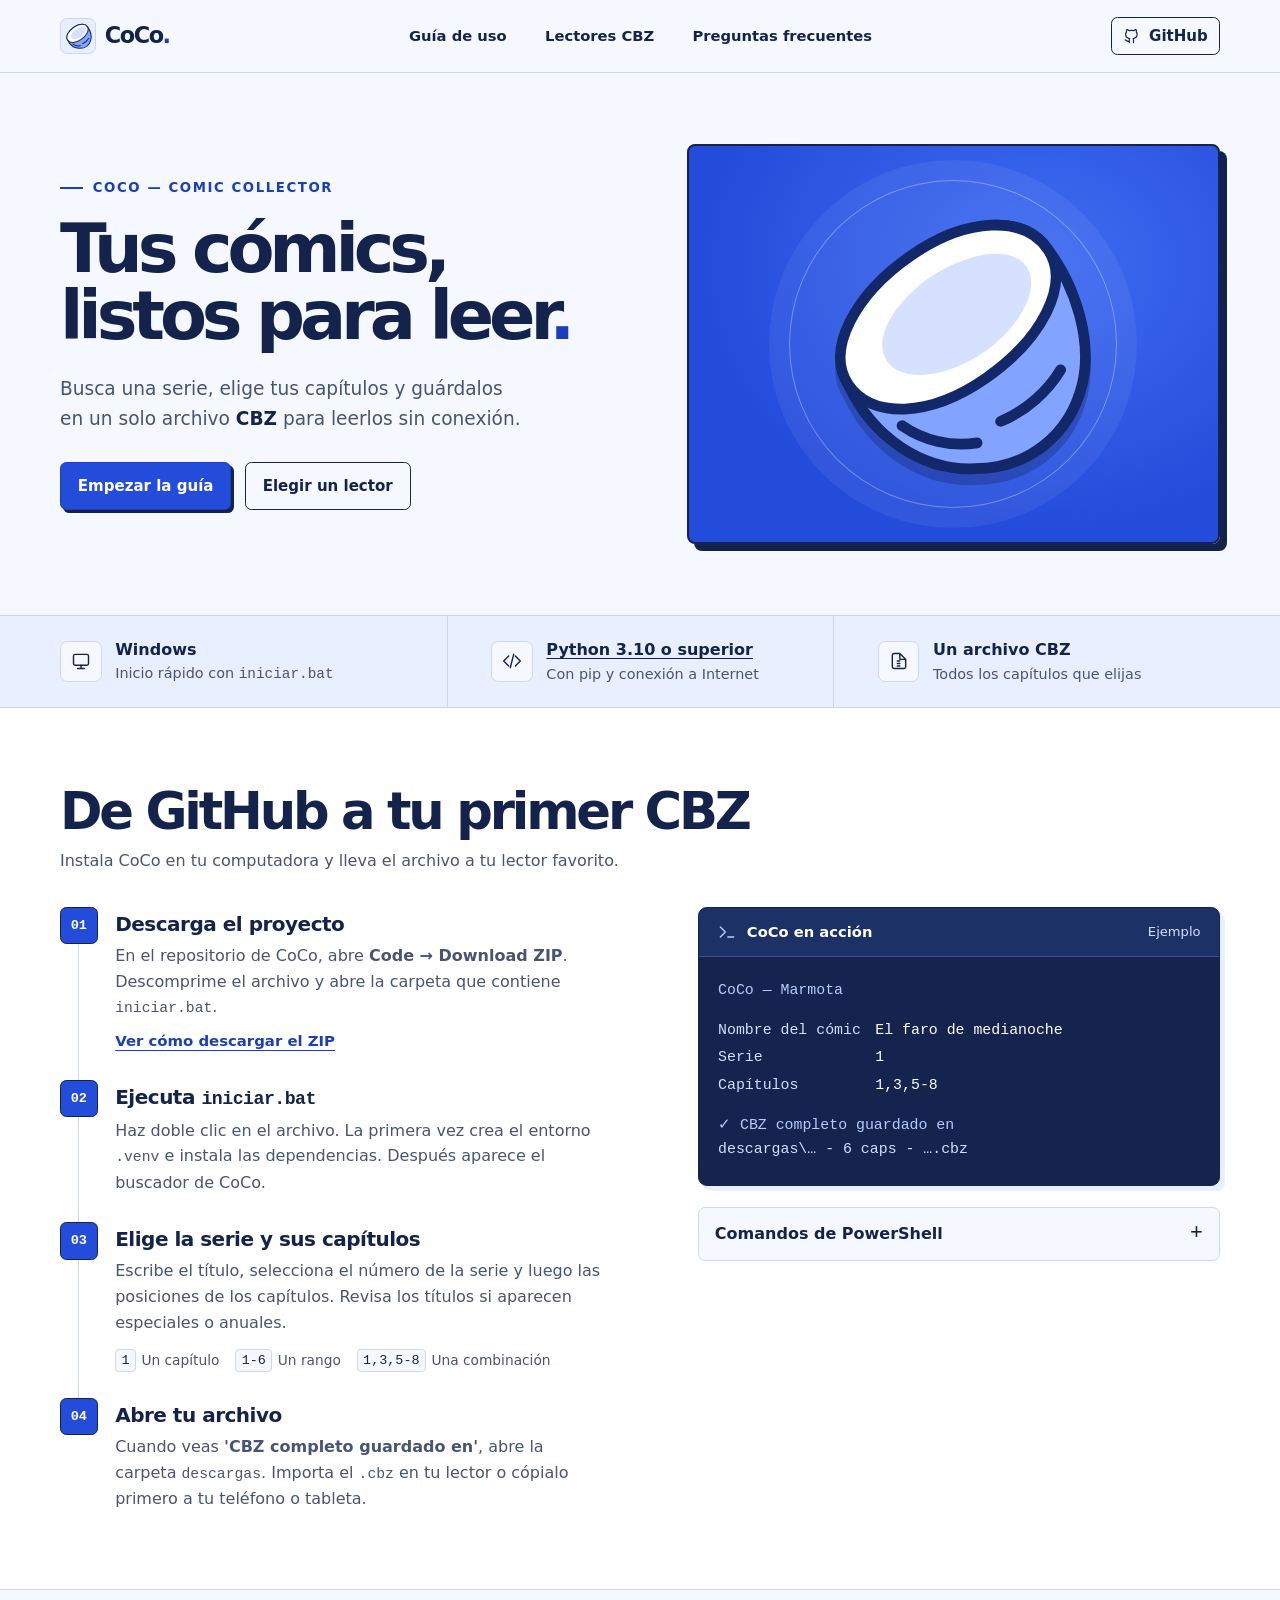
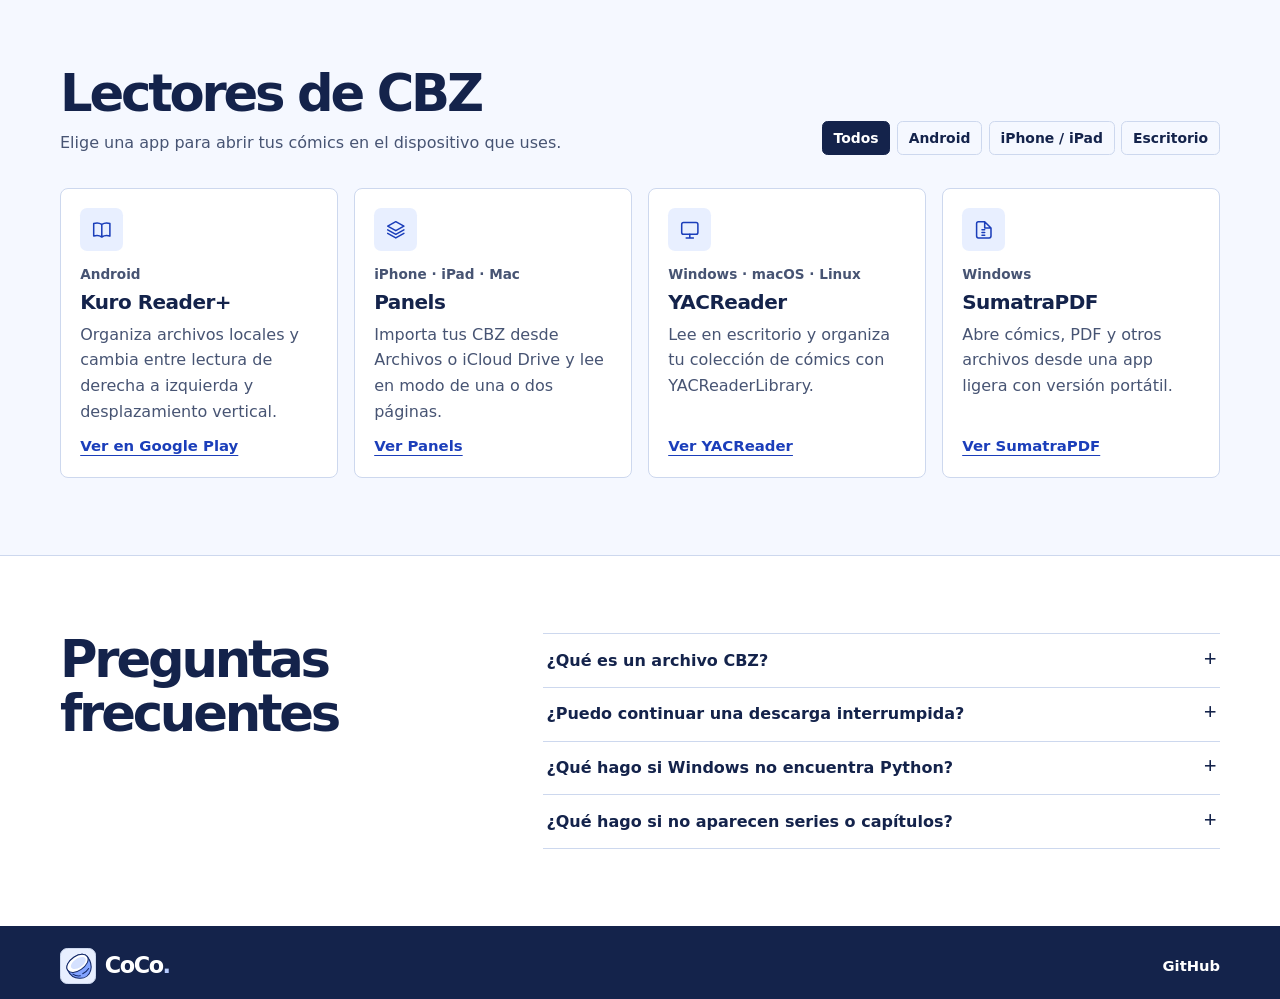
==== commit 26a26be2: "modified index.html" ====
--- a/index.html
+++ b/index.html
@@ -50,7 +50,7 @@
         <div class="hero-content">
           <p class="eyebrow">CoCo — Comic Collector</p>
           <h1>Tus cómics,<br>listos para leer<span>.</span></h1>
-          <p class="hero-description">Busca una serie en Marmota, elige tus capítulos y guárdalos en un solo archivo <strong>CBZ</strong> para leerlos sin conexión.</p>
+          <p class="hero-description">Busca una serie, elige tus capítulos y guárdalos en un solo archivo <strong>CBZ</strong> para leerlos sin conexión.</p>
           <div class="hero-actions">
             <a class="button button-primary" href="#guia">Empezar la guía</a>
             <a class="button button-outline" href="#lectores">Elegir un lector</a>
@@ -107,7 +107,7 @@
             </li>
             <li>
               <h3>Abre tu archivo</h3>
-              <p>Cuando veas <strong>CBZ completo guardado en</strong>, abre la carpeta <code>descargas</code>. Importa el <code>.cbz</code> en tu lector o cópialo primero a tu teléfono o tableta.</p>
+              <p>Cuando veas <strong>'CBZ completo guardado en'</strong>, abre la carpeta <code>descargas</code>. Importa el <code>.cbz</code> en tu lector o cópialo primero a tu teléfono o tableta.</p>
             </li>
           </ol>
           <div class="guide-aside">
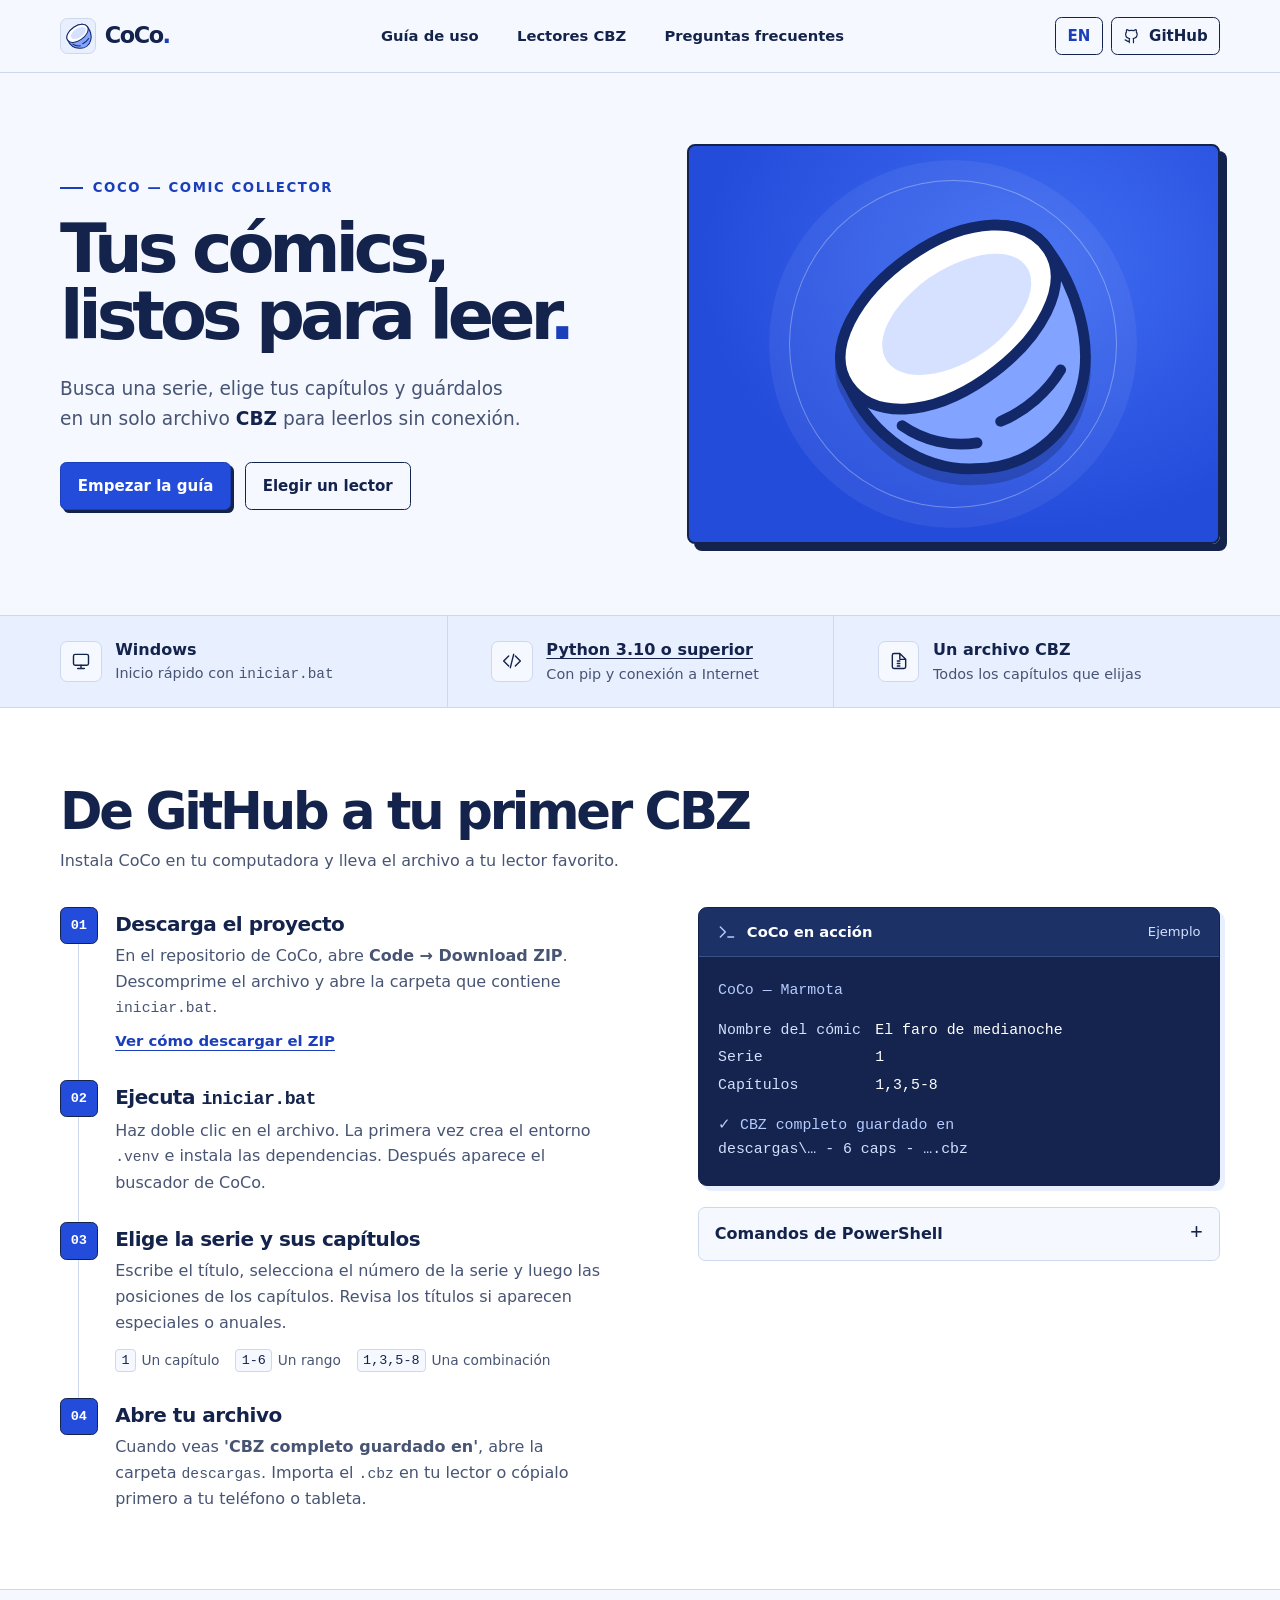
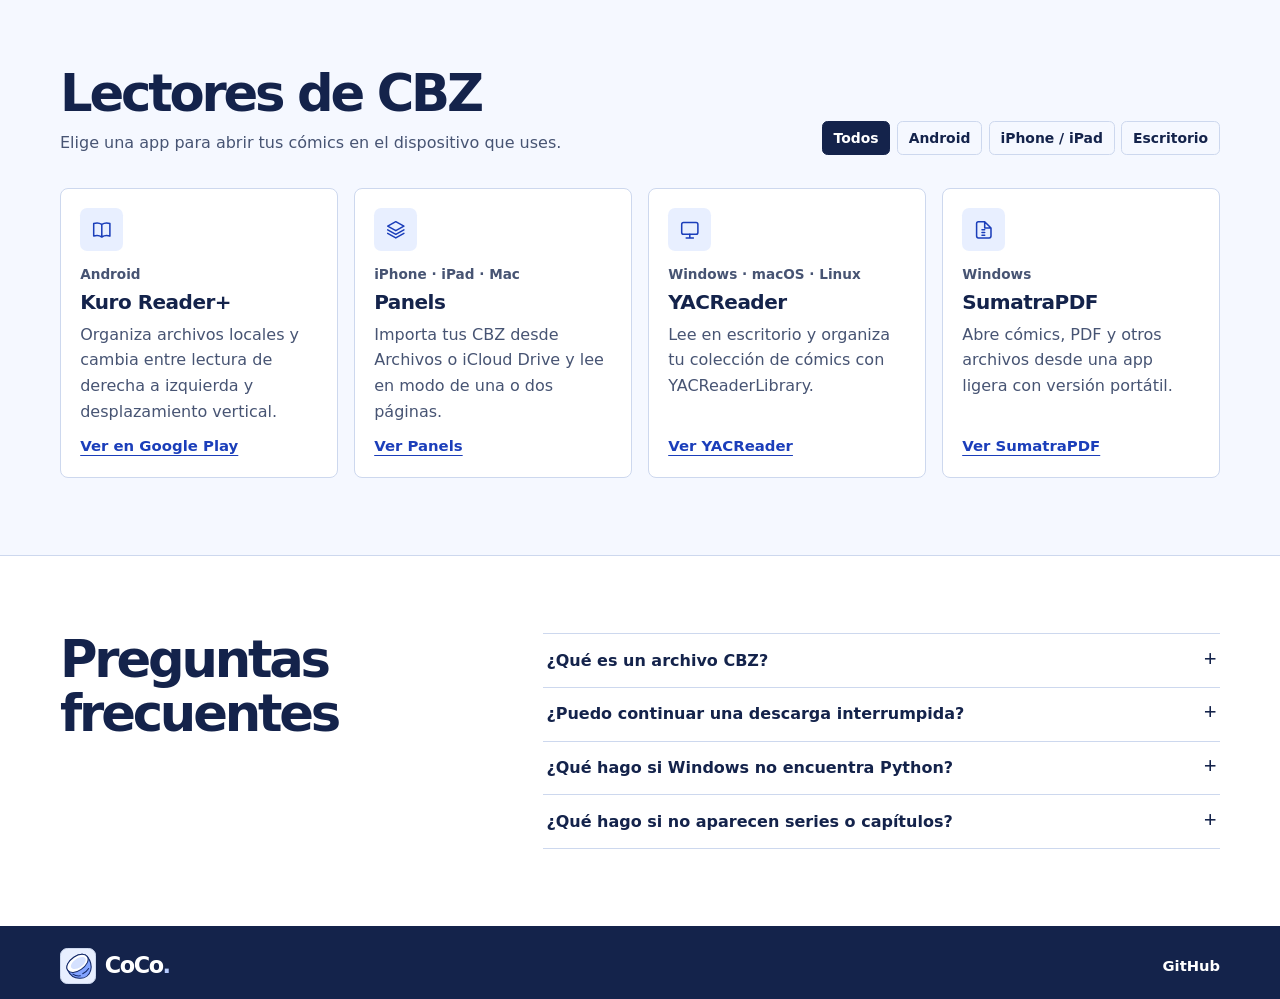
==== commit cada64e8: "added english language to the webpage" ====
--- a/index.html
+++ b/index.html
@@ -8,6 +8,7 @@
   <title>CoCo — Comic Collector · Guía de uso</title>
   <link rel="icon" href="assets/icon.svg" type="image/svg+xml">
   <link rel="stylesheet" href="styles.css">
+  <link rel="alternate" hreflang="en" href="en/index.html">
   <script src="guide.js" defer></script>
 </head>
 <body>
@@ -30,17 +31,20 @@
         <span class="brand-mark" aria-hidden="true"><img src="assets/icon.svg" alt="" width="36" height="36"></span>
         CoCo<span class="brand-period">.</span>
       </a>
-      <button class="menu-button" type="button" aria-expanded="false" aria-controls="navegacion" hidden>
-        <svg class="icon" aria-hidden="true"><use href="#i-menu"/></svg> Menú
+      <button class="menu-button" type="button" aria-expanded="false" aria-controls="navegacion" aria-label="Menú" hidden>
+        <svg class="icon" aria-hidden="true"><use href="#i-menu"/></svg> <span class="menu-label">Menú</span>
       </button>
       <nav id="navegacion" class="site-nav" aria-label="Navegación principal">
         <a href="#guia">Guía de uso</a>
         <a href="#lectores">Lectores CBZ</a>
         <a href="#preguntas">Preguntas frecuentes</a>
       </nav>
-      <a class="button button-small button-outline header-repo" href="#descargar" data-repo>
-        <svg class="icon" aria-hidden="true"><use href="#i-git"/></svg> GitHub
-      </a>
+      <div class="header-actions">
+        <a class="button button-small button-outline language-switch" href="en/index.html" hreflang="en" lang="en" aria-label="English version">EN</a>
+        <a class="button button-small button-outline header-repo" href="#descargar" data-repo aria-label="GitHub">
+          <svg class="icon" aria-hidden="true"><use href="#i-git"/></svg> <span class="header-repo-label">GitHub</span>
+        </a>
+      </div>
     </div>
   </header>
 
--- a/styles.css
+++ b/styles.css
@@ -46,6 +46,8 @@
 .site-nav { display: flex; align-items: center; gap: clamp(1rem, 3vw, 2.4rem); }
 .site-nav a, .footer-link { font-size: .92rem; font-weight: 650; text-decoration: none; }
 .site-nav a:hover, .footer-link:hover { text-decoration: underline; text-underline-offset: .27rem; }
+.header-actions { display: flex; align-items: center; gap: .55rem; }
+.language-switch { color: var(--royal-hover); }
 .menu-button { display: inline-flex; align-items: center; gap: .4rem; padding: .4rem .65rem; border: 1px solid var(--ink); border-radius: .35rem; background: transparent; font-size: .9rem; font-weight: 700; }
 
 .button { display: inline-flex; align-items: center; justify-content: center; gap: .55rem; min-height: 3.05rem; padding: .65rem 1.05rem; border: 1.5px solid var(--ink); border-radius: .4rem; font-size: .94rem; font-weight: 750; text-decoration: none; transition: background .15s, box-shadow .15s; }
@@ -159,7 +161,7 @@
   .wrap { width: calc(100% - 2.25rem); }
   .header-inner { display: grid; grid-template-columns: auto 1fr auto; gap: .55rem; min-height: 3.8rem; padding-block: .55rem; }
   .menu-button { grid-column: 2; grid-row: 1; justify-self: end; }
-  .header-repo { grid-column: 3; grid-row: 1; }
+  .header-actions { grid-column: 3; grid-row: 1; }
   .site-nav { grid-column: 1 / -1; flex-wrap: wrap; gap: .45rem 1rem; padding: .45rem 0 .2rem; }
   .hero-inner, .guide-layout, .faq-layout { grid-template-columns: 1fr; }
   .hero-inner { padding-block: 2.7rem 3rem; }
@@ -171,6 +173,11 @@
   .faq-layout { gap: 1.2rem; }
 }
 
+@media (max-width: 25rem) {
+  .menu-label, .header-repo-label { display: none; }
+  .menu-button, .header-repo { justify-content: center; min-width: 2.4rem; min-height: 2.4rem; padding: .4rem; }
+}
+
 @media (max-width: 30rem) {
   .reader-grid { grid-template-columns: 1fr; }
   .terminal-example { gap: .25rem .65rem; }
